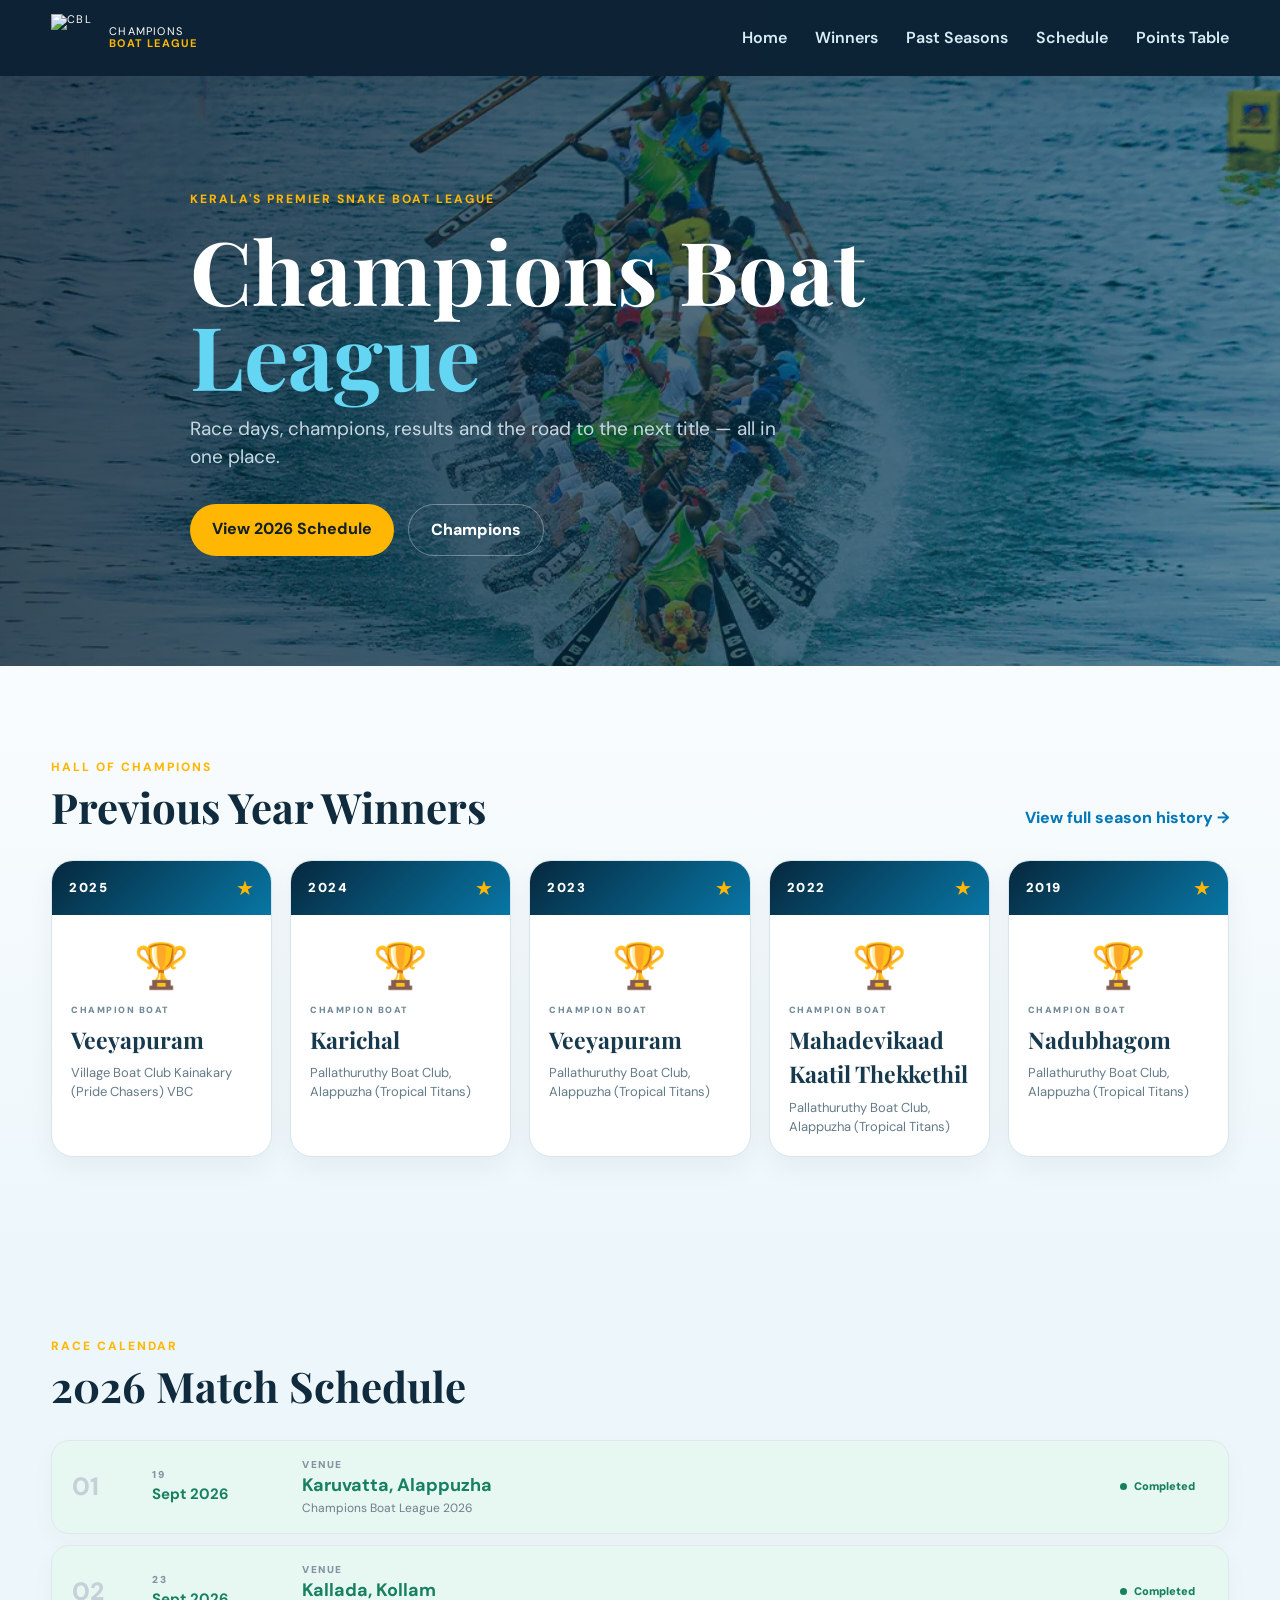
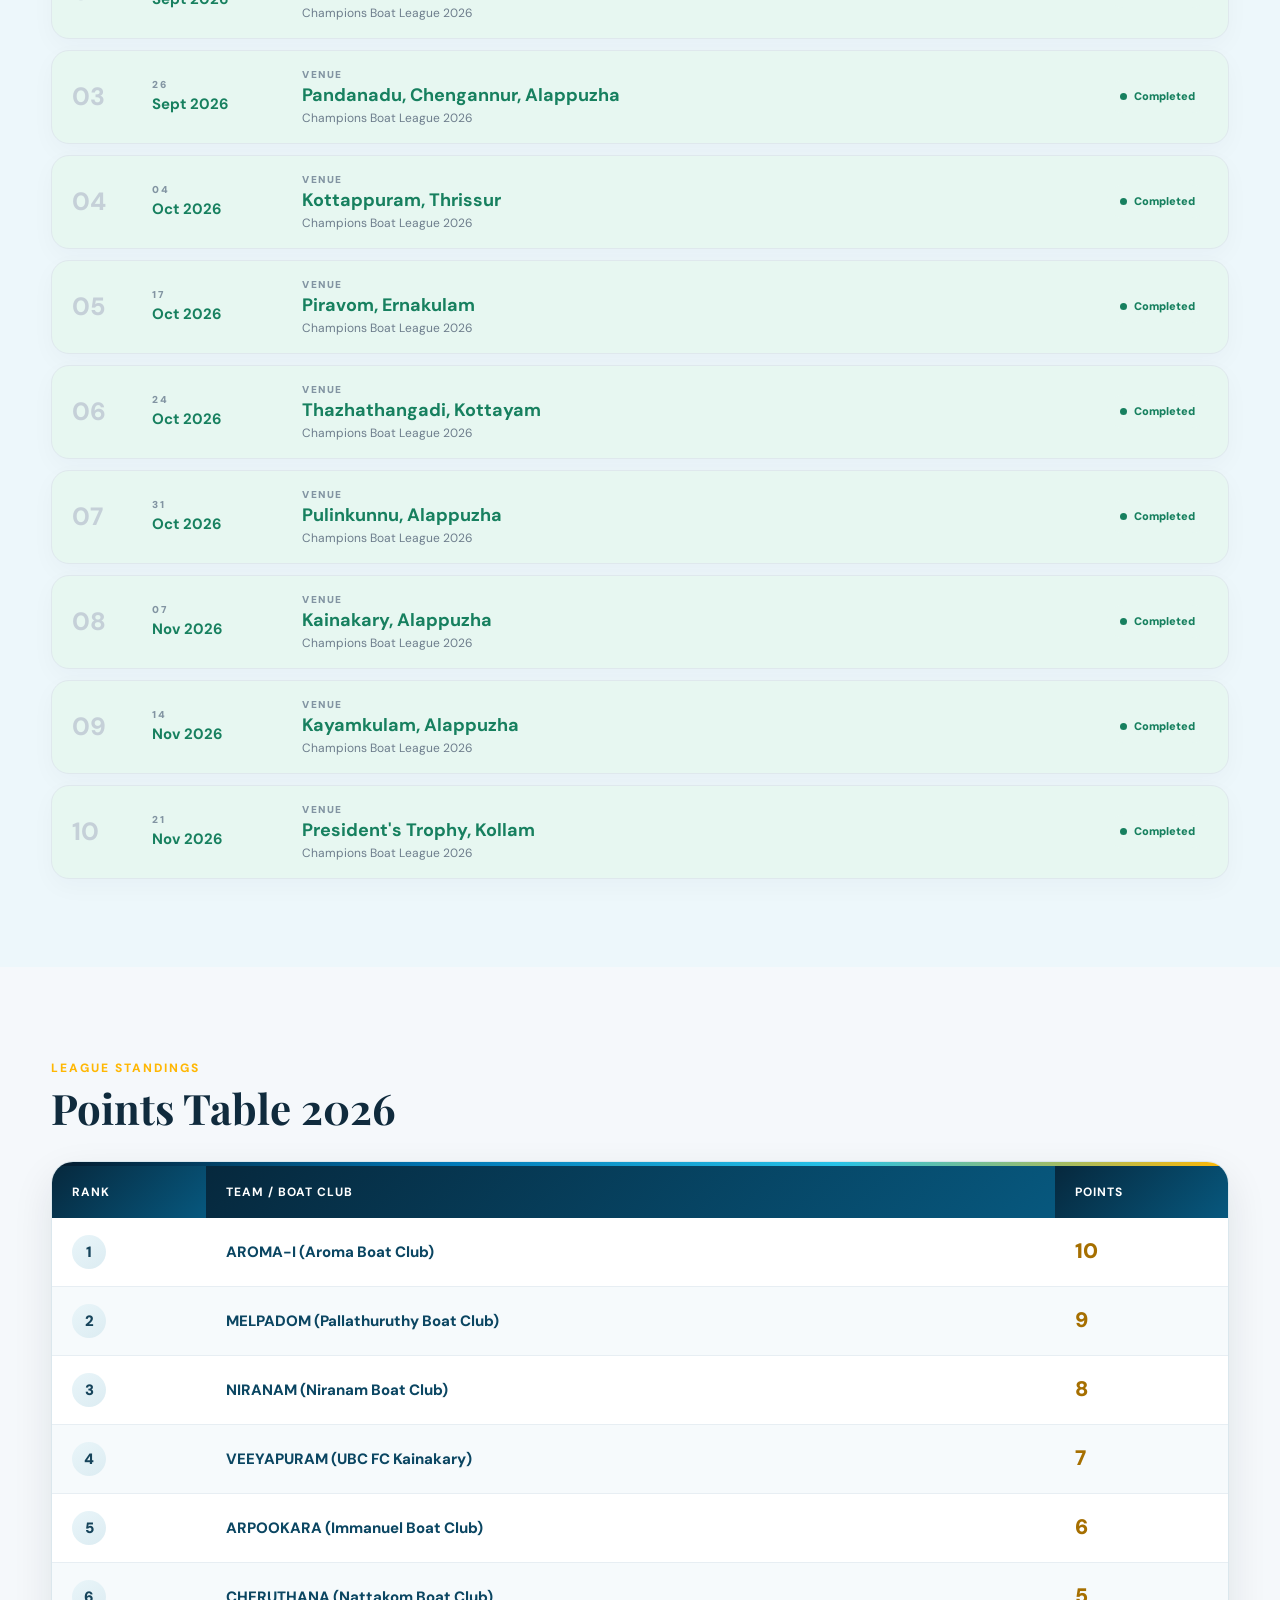
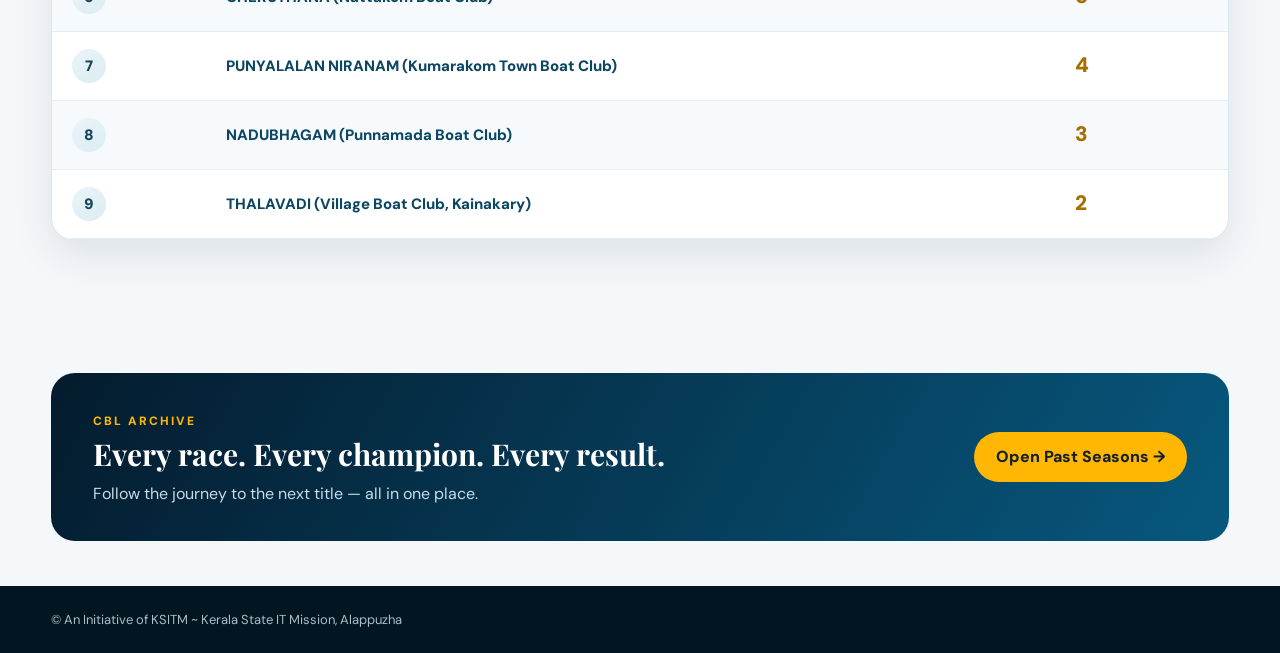
==== index.html @ 94a1f0b8 "ok" ====
<!DOCTYPE html>
<html lang="en">
<head>
<meta charset="UTF-8">
<meta name="viewport" content="width=device-width, initial-scale=1.0">
<meta name="description" content="Champions Boat League — winners, match schedule, results and points.">
<title>Champions Boat League (CBL) | KSITM ALAPPUZHA</title>
<link rel="preconnect" href="https://fonts.googleapis.com">
<link rel="preconnect" href="https://fonts.gstatic.com" crossorigin>
<link href="https://fonts.googleapis.com/css2?family=DM+Sans:wght@400;500;600;700;800&family=Playfair+Display:wght@600;700&display=swap" rel="stylesheet">
<link rel="stylesheet" href="style.css">
   <!-- Google tag (gtag.js) -->



<script async src="https://www.googletagmanager.com/gtag/js?id=G-FFRB1GJSM7"></script>


<script>


  window.dataLayer = window.dataLayer || [];


  function gtag(){dataLayer.push(arguments);}


  gtag('js', new Date());





  gtag('config', 'G-FFRB1GJSM7');


</script>
</head>
<body>
<div class="bg-waves"></div>

<header class="site-header">
<nav class="nav container">
<a class="brand" href="index.html">
<img src="https://www.keralatourism.org/assets/img/cbl/icons/icon-cbl.svg" alt="CBL">
<span>CHAMPIONS<br><b>BOAT LEAGUE</b></span>
</a>
<div class="nav-links">
<a href="index.html">Home</a>
<a href="index.html#winners">Winners</a>
<a href="history.html">Past Seasons</a>
<a href="index.html#schedule">Schedule</a>
<a href="index.html#points">Points Table</a>
</div>
<button class="menu-btn" aria-label="Open menu">☰</button>
</nav>
</header>

<div id="nextVenueTicker" class="next-venue-ticker" hidden aria-live="polite">
<div class="ticker-label"><span class="ticker-dot"></span><span id="tickerLabel">NEXT VENUE</span></div>
<div class="ticker-track"><div id="nextVenueTickerText" class="ticker-text"></div></div>
</div>

<main id="home">
<section class="hero">
<div class="container hero-inner">
<div class="hero-copy">
<span class="eyebrow">KERALA'S PREMIER SNAKE BOAT LEAGUE</span>
<h1>Champions Boat<br><span>League</span></h1>
<p>Race days, champions, results and the road to the next title — all in one place.</p>
<div class="hero-actions">
<a class="btn primary" href="#schedule">View 2026 Schedule</a>
<a class="btn ghost" href="#Champions">Champions</a>
</div>
</div>
</div>
</section>

<section id="winners" class="section winners-section">
<div class="container">
<div class="section-head">
<div><span class="eyebrow">HALL OF CHAMPIONS</span><h2>Previous Year Winners</h2></div>
<a class="section-link" href="history.html">View full season history →</a>
</div>
<div class="winner-grid" id="winnerGrid"></div>
</div>
</section>

<section id="schedule" class="section alt">
<div class="container">
<div class="section-head">
<div><span class="eyebrow">RACE CALENDAR</span><h2>2026 Match Schedule</h2></div>
<!-- <div class="schedule-note">Live status updates automatically</div> -->
</div>
<div class="schedule-list" id="scheduleList"></div>
</div>
</section>

<section id="points" class="section">
<div class="container">
<div class="section-head">
<div><span class="eyebrow">LEAGUE STANDINGS</span><h2>Points Table 2026</h2></div>
</div>
<div class="table-wrap">
<table>
<thead><tr><th>Rank</th><th>Team / Boat Club</th><th>Points</th></tr></thead>
<tbody id="pointsBody"></tbody>
</table>
</div>
</div>
</section>

<section class="section compact">
<div class="container">
<div class="cta">
<div><span class="eyebrow">CBL ARCHIVE</span><h2>Every race. Every champion. Every result.</h2><p> Follow the journey to the next title — all in one place.</p></div>
<a class="btn primary" href="history.html">Open Past Seasons →</a>
</div>
</div>
</section>
</main>

<footer><div class="container footer-inner"><span>© An Initiative of KSITM ~ Kerala State IT Mission, Alappuzha</span></div></footer>
<script src="script.js"></script>
</body>
</html>
---- style.css ----
* {
    box-sizing: border-box;
    margin: 0;
    padding: 0
}

:root {
    --navy: #041b2d;
    --navy2: #073c5a;
    --blue: #0077b6;
    --cyan: #27c2e8;
    --gold: #ffb703;
    --cream: #f5f8fb;
    --ink: #102b3d;
    --muted: #6d7d8c;
    --line: #dce7ed;
    --white: #fff
}

html {
    scroll-behavior: smooth
}

body {
    font-family: 'DM Sans', sans-serif;
    background: var(--cream);
    color: var(--ink);
    line-height: 1.5;
    -webkit-font-smoothing: antialiased
}

.container {
    width: min(1180px, 92%);
    margin: auto
}

.bg-waves {
    position: fixed;
    inset: 0;
    z-index: -2;
    background: radial-gradient(circle at 80% 10%, #d8f6ff 0, transparent 30%), linear-gradient(135deg, #f8fbfd, #eaf5f9 60%, #f8fbfd)
}

.bg-waves:after {
    content: "";
    position: absolute;
    left: -10%;
    right: -10%;
    bottom: -15%;
    height: 40%;
    background: linear-gradient(145deg, transparent 25%, rgba(0, 119, 182, .08) 26%, rgba(0, 119, 182, .03) 55%, transparent 56%);
    transform: rotate(-3deg)
}

.site-header {
    position: sticky;
    top: 0;
    z-index: 30;
    background: rgba(4, 27, 45, .96);
    backdrop-filter: blur(14px);
    box-shadow: 0 8px 30px #00182722
}

.nav {
    height: 76px;
    display: flex;
    align-items: center;
    justify-content: space-between
}

.brand {
    display: flex;
    align-items: center;
    gap: 10px;
    color: #fff;
    text-decoration: none;
    font-size: 11px;
    line-height: 1.05;
    letter-spacing: 1.2px
}

.brand img {
    width: 48px;
    height: 48px
}

.brand b {
    color: var(--gold)
}

.nav-links {
    display: flex;
    gap: 28px
}

.nav-links a {
    color: #d9edf7;
    text-decoration: none;
    font-weight: 600
}

.nav-links a:hover {
    color: var(--gold)
}

.menu-btn {
    display: none;
    background: none;
    border: 0;
    color: #fff;
    font-size: 25px
}

.next-venue-ticker {
    position: relative;
    width: 100%;
    min-height: 58px;
    background: linear-gradient(90deg, #031b2c, #073c5a 52%, #06273c);
    box-shadow: 0 8px 22px #031b2c2e;
    display: flex;
    align-items: center;
    overflow: hidden;
    z-index: 20
}

.next-venue-ticker[hidden] {
    display: none
}

.ticker-label {
    height: 58px;
    min-width: 174px;
    padding: 0 22px;
    display: flex;
    align-items: center;
    justify-content: center;
    gap: 10px;
    background: linear-gradient(135deg, #ffb703, #ffd166);
    color: #092335;
    font-size: 11px;
    font-weight: 900;
    letter-spacing: 1.5px;
    z-index: 2
}

.ticker-dot {
    width: 8px;
    height: 8px;
    border-radius: 50%;
    background: #0a3550;
    box-shadow: 0 0 0 5px #0a35501a
}

.ticker-track {
    flex: 1;
    min-width: 0;
    overflow: hidden;
    white-space: nowrap;
    height: 58px;
    display: flex;
    align-items: center
}

.ticker-text {
    display: inline-block;
    padding-left: 100%;
    color: #f7fcff;
    font-size: 15px;
    font-weight: 800;
    letter-spacing: .35px;
    line-height: 58px;
    animation: cblTicker 20s linear infinite
}

@keyframes cblTicker {
    from {
        transform: translateX(0)
    }

    to {
        transform: translateX(-100%)
    }
}

.hero {
    min-height: 590px;
    background: linear-gradient(100deg, #041b2dcc, #043e5b99), url('assets/piravom-boat-race.webp') center/cover;
    display: flex;
    align-items: center;
    color: #fff
}

.hero-inner {
    max-width: 900px
}

.hero-copy {
    max-width: 760px
}

.eyebrow {
    font-size: 12px;
    font-weight: 800;
    letter-spacing: 2px;
    color: var(--gold)
}

.hero h1,
.page-hero h1,
.season-hero h2 {
    font-family: 'Playfair Display', serif
}

.hero h1 {
    font-size: clamp(50px, 7vw, 88px);
    line-height: .96;
    margin: 18px 0
}

.hero h1 span,
.page-hero h1 span {
    color: #64d5f2
}

.hero p {
    font-size: 19px;
    color: #c7d8e2;
    max-width: 590px
}

.hero-actions {
    display: flex;
    gap: 14px;
    margin-top: 32px
}

.btn {
    display: inline-block;
    padding: 13px 22px;
    border-radius: 999px;
    text-decoration: none;
    font-weight: 800
}

.primary {
    background: var(--gold);
    color: #13202a
}

.ghost {
    border: 1px solid #ffffff55;
    color: #fff
}

.section {
    padding: 88px 0
}

.section.alt {
    background: #edf7fb
}

.section.compact {
    padding: 45px 0
}

.section-head {
    display: flex;
    align-items: end;
    justify-content: space-between;
    gap: 30px;
    margin-bottom: 30px
}

.section-head h2 {
    font-family: 'Playfair Display', serif;
    font-size: 42px;
    line-height: 1.1;
    margin-top: 6px
}

.section-link {
    color: var(--blue);
    font-weight: 800;
    text-decoration: none
}

.schedule-note {
    font-size: 13px;
    color: var(--muted);
    background: #fff;
    border: 1px solid var(--line);
    border-radius: 999px;
    padding: 8px 13px
}

.winners-section {
    background: linear-gradient(180deg, #f9fcfe, #edf7fb)
}

.winner-grid {
    display: grid;
    grid-template-columns: repeat(auto-fit, minmax(205px, 1fr));
    gap: 18px
}

.winner-card {
    background: #fff;
    border: 1px solid #d7e6ed;
    border-radius: 22px;
    overflow: hidden;
    box-shadow: 0 10px 28px #041b2d0d;
    transition: .2s ease
}

.winner-card:hover {
    transform: translateY(-5px);
    box-shadow: 0 18px 38px #041b2d18;
    border-color: #9fcddd
}

.winner-card-top {
    height: 54px;
    background: linear-gradient(135deg, #06283d, #0876a4);
    display: flex;
    justify-content: space-between;
    align-items: center;
    padding: 0 17px;
    color: #fff
}

.winner-year {
    font-size: 13px;
    font-weight: 900;
    letter-spacing: 1.5px
}

.winner-medal {
    color: var(--gold);
    font-size: 20px
}

.winner-icon {
    font-size: 44px;
    text-align: center;
    padding: 18px 0 5px
}

.winner-card-body {
    padding: 0 19px 20px
}

.winner-kicker {
    font-size: 9px;
    letter-spacing: 1.5px;
    color: #738b99;
    font-weight: 900
}

.winner-card h3 {
    font-family: 'Playfair Display', serif;
    font-size: 23px;
    color: #17394d;
    margin: 5px 0 7px
}

.winner-card p {
    font-size: 13px;
    color: #647b88;
    line-height: 1.45
}

.schedule-list {
    display: grid;
    gap: 11px
}

.match-card {
    display: grid;
    grid-template-columns: 60px 130px 1fr 125px;
    align-items: center;
    gap: 20px;
    background: #fff;
    border: 1px solid #dfe8ed;
    border-radius: 18px;
    padding: 16px 20px;
    box-shadow: 0 8px 25px #06283d08;
    transition: .18s
}

.match-card:hover {
    transform: translateY(-2px);
    box-shadow: 0 13px 30px #06283d12
}

.match-card.progress {
    border-color: #7bd7ec;
    box-shadow: 0 0 0 2px #27c2e81a, 0 12px 30px #06283d12
}

.match-number {
    font-size: 25px;
    font-weight: 800;
    color: #c5d0d8
}

.match-date span,
.match-venue span {
    display: block;
    color: #8294a2;
    font-size: 10px;
    font-weight: 900;
    letter-spacing: 1.3px
}

.match-date strong {
    font-size: 15px
}

.match-venue h3 {
    font-size: 18px
}

.match-venue p {
    font-size: 12px;
    color: var(--muted)
}

.status {
    justify-self: end;
    border-radius: 999px;
    padding: 8px 13px;
    font-size: 11px;
    font-weight: 900
}

.status i {
    display: inline-block;
    width: 7px;
    height: 7px;
    border-radius: 50%;
    margin-right: 7px;
    background: currentColor
}

.completed {
    background: #e7f7f1;
    color: #17805f
}

.progress {
    background: #e2f7fc;
    color: #007fa4
}

.upcoming {
    background: #fff0e9;
    color: #c45e33
}

.table-wrap {
    background: #fff;
    border: 1px solid #dbe7ed;
    border-radius: 22px;
    overflow: auto;
    box-shadow: 0 16px 40px #041b2d19
}

.table-wrap:before {
    content: "";
    display: block;
    height: 4px;
    background: linear-gradient(90deg, var(--navy), var(--blue), var(--cyan), var(--gold))
}

.table-wrap table {
    border-collapse: separate;
    border-spacing: 0;
    width: 100%;
    min-width: 760px
}

.table-wrap th {
    padding: 17px 20px;
    background: linear-gradient(135deg, #06283d, #07587e);
    color: #fff;
    text-transform: uppercase;
    letter-spacing: 1px;
    font-size: 12px;
    text-align: left
}

.table-wrap td {
    padding: 17px 20px;
    border-bottom: 1px solid #e7eef3;
    font-size: 15px;
    color: #203b4b
}

.table-wrap tbody tr:nth-child(even) td {
    background: #f6fafc
}

.table-wrap tbody tr:hover td {
    background: #e9f7fc
}

.rank {
    display: inline-flex;
    width: 34px;
    height: 34px;
    border-radius: 50%;
    align-items: center;
    justify-content: center;
    background: linear-gradient(145deg, #e9f5f9, #dcecf2);
    font-weight: 900;
    color: #16445b
}

.pts {
    font-size: 21px !important;
    color: #a66f00 !important;
    font-weight: 900
}

.table-wrap td strong {
    color: #0b4662;
    font-weight: 800
}

.cta {
    background: linear-gradient(120deg, var(--navy), #07587e);
    color: #fff;
    border-radius: 24px;
    padding: 35px 42px;
    display: flex;
    justify-content: space-between;
    align-items: center;
    gap: 25px
}

.cta h2 {
    font-family: 'Playfair Display', serif;
    font-size: 30px
}

.cta p {
    color: #c9dce6;
    margin-top: 5px
}

footer {
    background: #021622;
    color: #a9bdc8;
    padding: 24px 0
}

.footer-inner {
    display: flex;
    justify-content: space-between;
    font-size: 13px
}

.footer-inner a {
    color: #cfe7f0;
    text-decoration: none;
    font-weight: 700
}

.page-hero {
    padding: 105px 0 85px;
    background: linear-gradient(120deg, #041b2d, #07587e);
    color: #fff
}

.page-hero h1 {
    font-size: clamp(44px, 6vw, 72px);
    line-height: 1;
    margin: 14px 0
}

.page-hero p {
    color: #c9dce6;
    max-width: 650px;
    font-size: 18px
}

.history-section {
    background: linear-gradient(180deg, #f7fbfd, #edf7fb);
    min-height: 600px
}

.history-tabs {
    display: flex;
    gap: 9px;
    flex-wrap: wrap;
    margin-bottom: 24px
}

.history-tabs button {
    border: 1px solid var(--line);
    background: #fff;
    padding: 11px 21px;
    border-radius: 999px;
    font-weight: 900;
    cursor: pointer;
    color: var(--ink);
    font-size: 14px;
    transition: .2s
}

.history-tabs button:hover {
    border-color: #9fcddd;
    transform: translateY(-1px)
}

.history-tabs button.active {
    background: linear-gradient(135deg, #06283d, #0876a4);
    color: #fff;
    border-color: #0876a4;
    box-shadow: 0 8px 20px #005b8533
}

.season-hero {
    display: flex;
    justify-content: space-between;
    align-items: center;
    gap: 20px;
    background: linear-gradient(135deg, #041b2d, #07587e);
    color: #fff;
    border-radius: 22px;
    padding: 27px 30px;
    margin-bottom: 18px;
    box-shadow: 0 14px 32px #041b2d1f
}

.season-hero h2 {
    font-size: 34px;
    margin: 5px 0
}

.season-hero p {
    color: #c7d8e2
}

.season-stat {
    display: flex;
    align-items: center;
    gap: 12px;
    text-align: right
}

.season-stat strong {
    font-size: 38px;
    color: var(--gold)
}

.season-stat span {
    font-size: 11px;
    letter-spacing: 1px;
    text-transform: uppercase;
    color: #c7d8e2
}

.history-table-wrap {
    background: #fff;
    border: 1px solid #dbe7ed;
    border-radius: 20px;
    overflow: hidden;
    box-shadow: 0 15px 35px #041b2d12
}

.history-table-head,
.history-row {
    display: grid;
    grid-template-columns: 55px 130px 1.2fr 1fr 1.15fr;
    gap: 16px;
    align-items: center
}

.history-table-head {
    padding: 15px 20px;
    background: linear-gradient(135deg, #06283d, #07587e);
    color: #fff;
    font-size: 10px;
    font-weight: 900;
    letter-spacing: 1px;
    text-transform: uppercase
}

.history-row {
    padding: 16px 20px;
    border-bottom: 1px solid #e7eef3;
    font-size: 14px;
    color: #526875
}

.history-row:nth-child(even) {
    background: #f7fafc
}

.history-row:hover {
    background: #e9f7fc
}

.history-row:last-child {
    border-bottom: 0
}

.history-index {
    font-family: 'Playfair Display', serif;
    font-size: 22px;
    color: #9db1bc
}

.history-row strong {
    color: #17394d
}

.history-row.special {
    background: #fffaf0;
    border-left: 4px solid var(--gold)
}

.history-row.special strong {
    color: #7b5a00
}

@media(max-width:850px) {
    .nav-links {
        display: none;
        position: absolute;
        top: 76px;
        left: 0;
        right: 0;
        background: #041b2d;
        padding: 20px;
        flex-direction: column;
        gap: 15px
    }

    .nav-links.open {
        display: flex
    }

    .menu-btn {
        display: block
    }

    .section-head {
        align-items: start;
        flex-direction: column
    }

    .match-card {
        grid-template-columns: 45px 1fr
    }

    .match-date {
        order: 2
    }

    .match-venue {
        grid-column: 2;
        order: 3
    }

    .status {
        grid-column: 2;
        justify-self: start;
        order: 4
    }

    .history-table-head {
        display: none
    }

    .history-row {
        grid-template-columns: 45px 1fr;
        gap: 7px 15px;
        padding: 17px
    }

    .history-row span:nth-child(2),
    .history-row strong:nth-child(3),
    .history-row strong:nth-child(4),
    .history-row span:nth-child(5) {
        grid-column: 2
    }

    .season-hero {
        align-items: flex-start
    }
}

@media(max-width:650px) {
    .ticker-label {
        height: 54px;
        min-width: 132px;
        padding: 0 12px;
        font-size: 9px
    }

    .ticker-track {
        height: 54px
    }

    .ticker-text {
        font-size: 13px;
        line-height: 54px;
        animation-duration: 17s
    }

    .section {
        padding: 65px 0
    }

    .section-head h2 {
        font-size: 32px
    }

    .hero {
        min-height: 650px
    }

    .hero h1 {
        font-size: 48px
    }

    .winner-grid {
        grid-template-columns: 1fr
    }

    .cta {
        padding: 28px;
        flex-direction: column;
        align-items: flex-start
    }

    .footer-inner {
        flex-direction: column;
        gap: 6px
    }

    .page-hero {
        padding: 75px 0 60px
    }

    .page-hero h1 {
        font-size: 44px
    }

    .season-hero {
        padding: 22px;
        flex-direction: column
    }

    .season-stat {
        text-align: left
    }

    .table-wrap {
        border-radius: 18px
    }

    .table-wrap th,
    .table-wrap td {
        padding: 14px 15px
    }
}
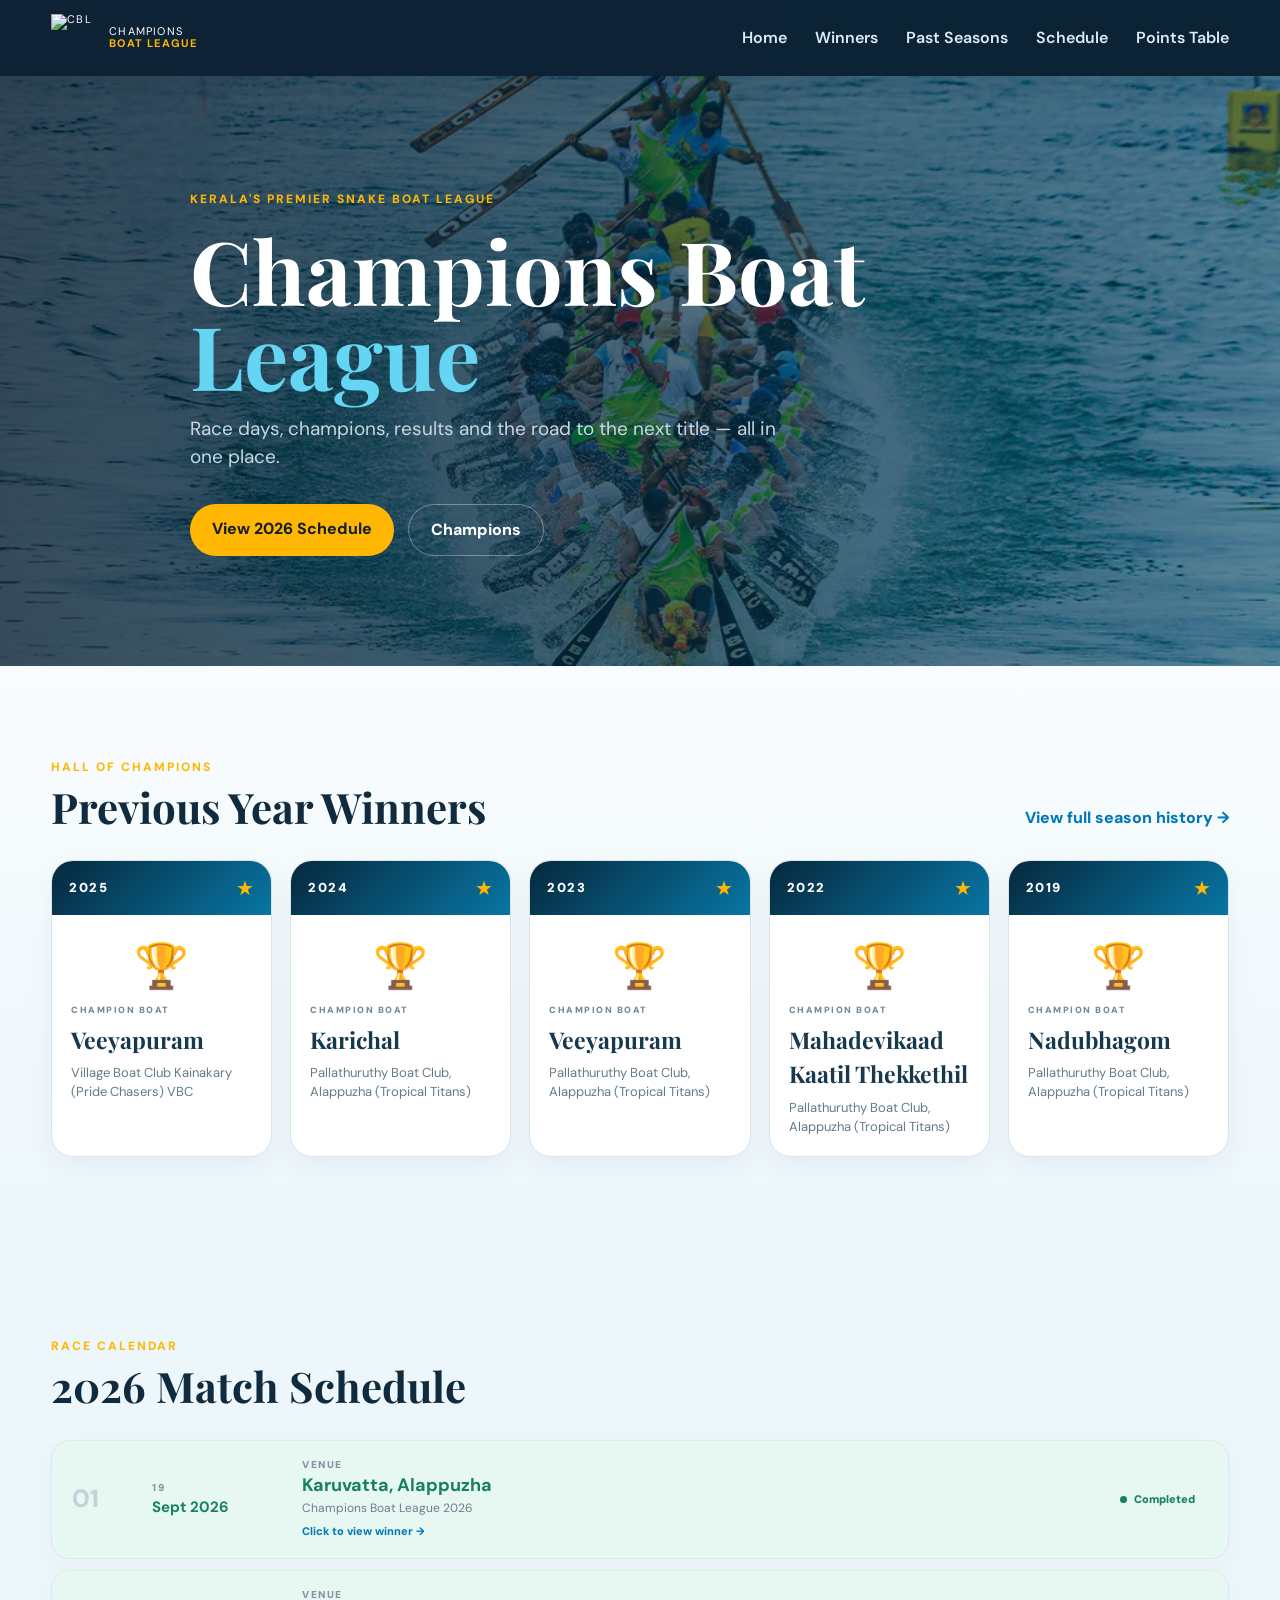
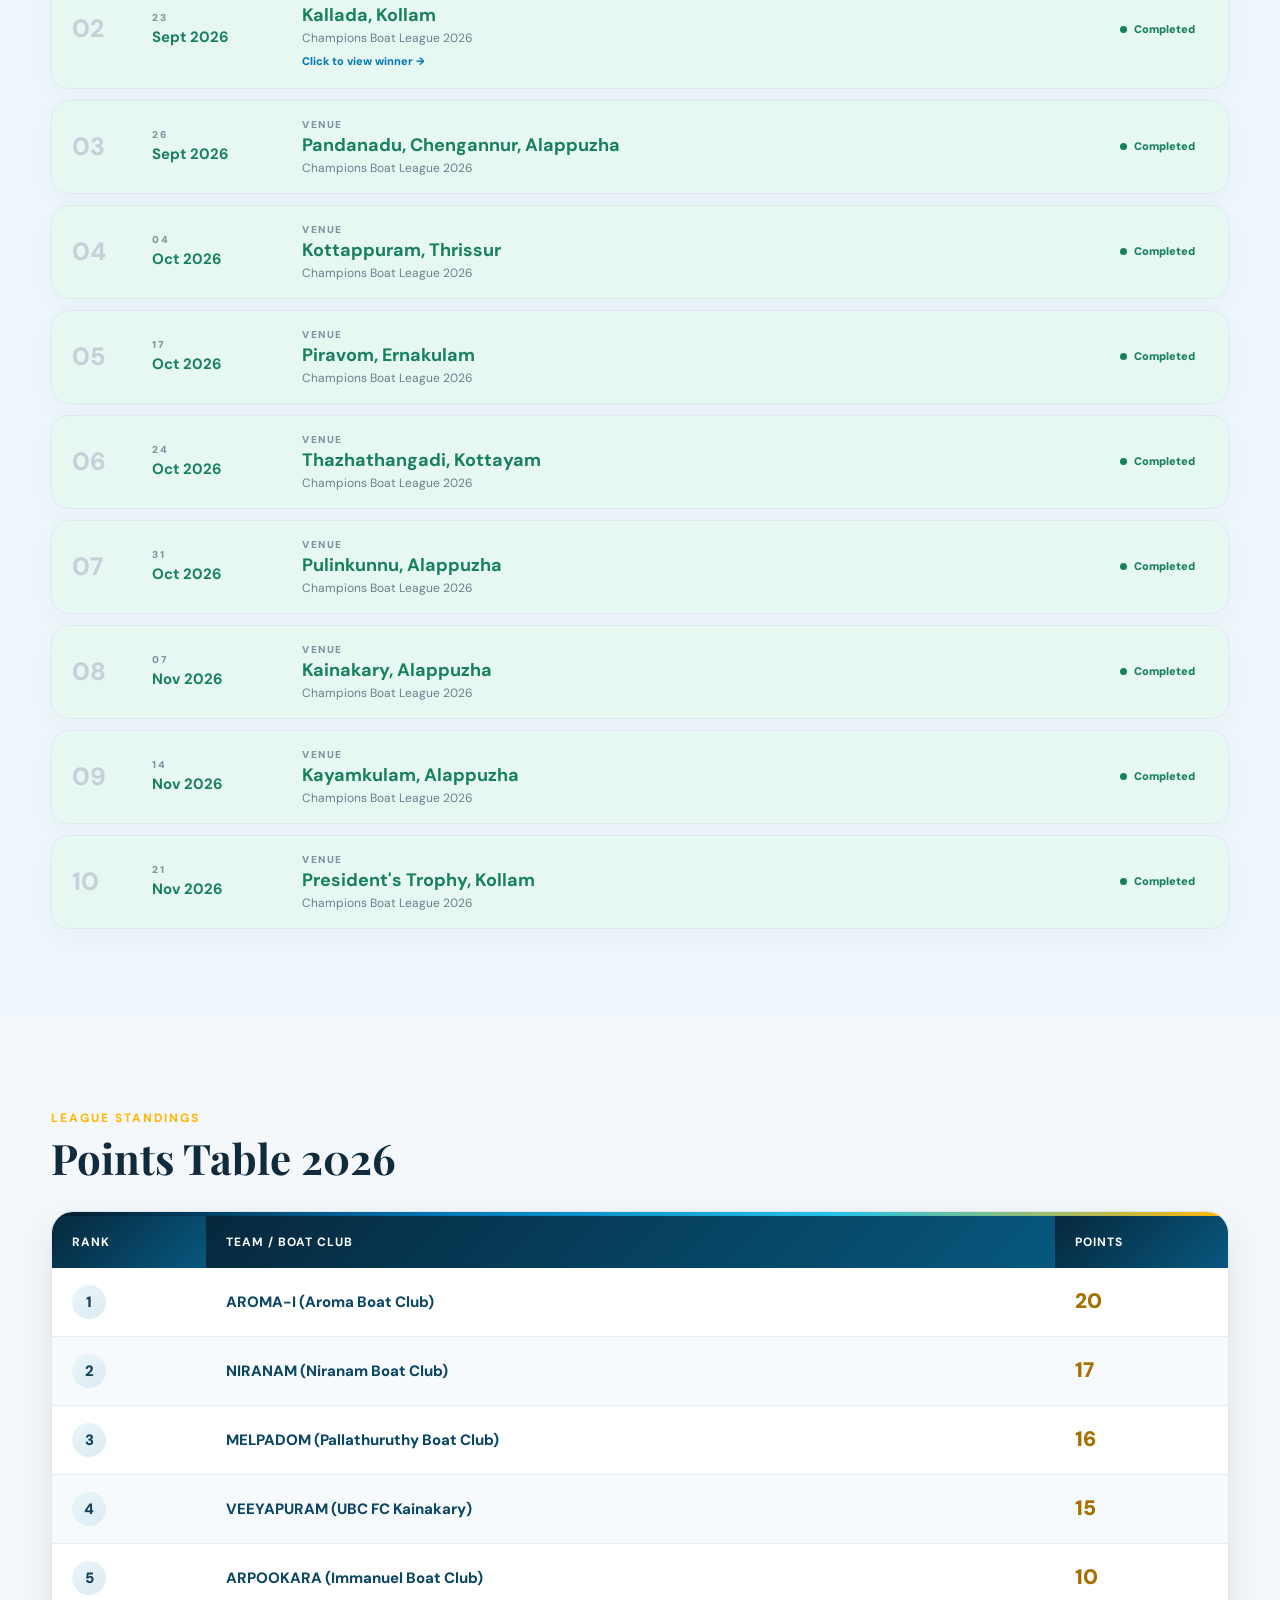
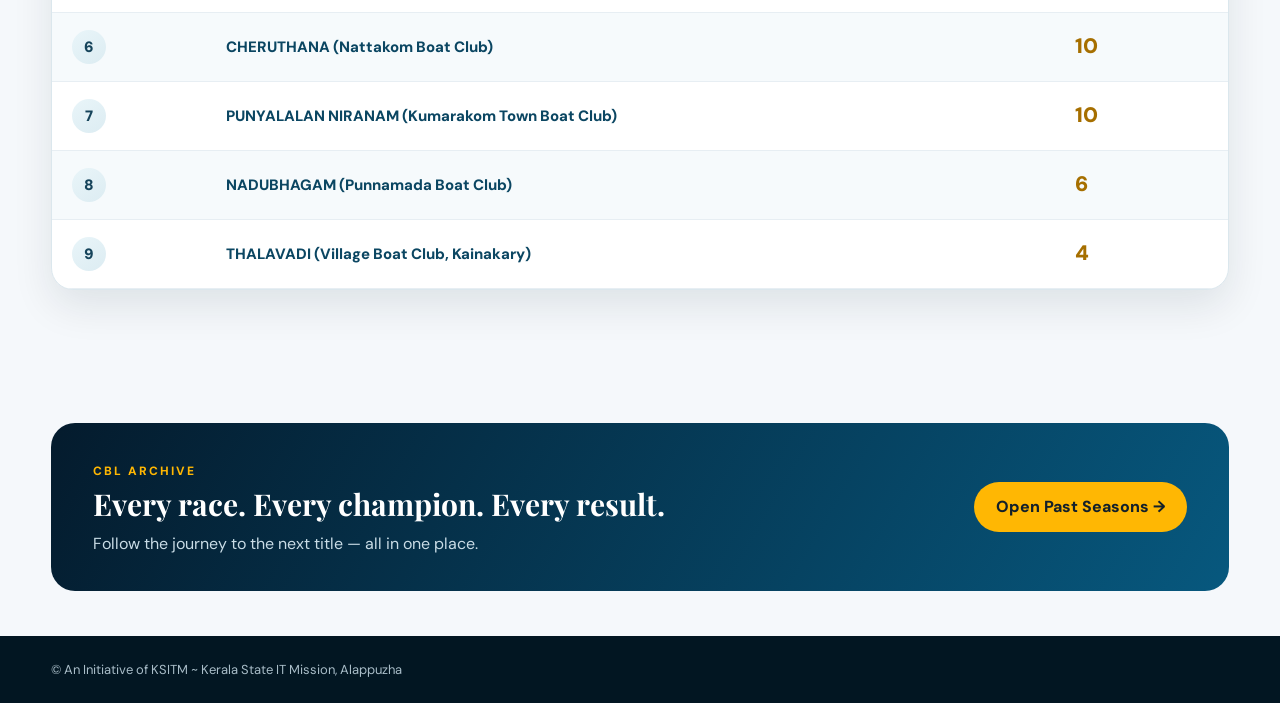
==== commit 4e933f9e: "Update index.html" ====
--- a/index.html
+++ b/index.html
@@ -1,6 +1,76 @@
 <!DOCTYPE html>
 <html lang="en">
 <head>
+<!-- ...................... -->
+  <!-- Primary SEO -->
+<title>Champions Boat League Kerala 2026 | CBL Schedule, Results & Winners</title>
+
+<meta name="description"
+content="Champions Boat League Kerala 2026 — view CBL race schedule, latest results, winners, points table, previous champions and Kerala snake boat race history.">
+
+<meta name="keywords"
+content="Champions Boat League,
+Champions Boat League Kerala,
+CBL Kerala,
+CBL 2026,
+Champions Boat League 2026,
+Kerala boat race,
+Kerala snake boat race,
+snake boat race Kerala,
+Vallam Kali,
+Kerala Vallam Kali,
+CBL boat race,
+CBL schedule 2026,
+CBL results 2026,
+CBL points table,
+CBL winners,
+Champions Boat League winners,
+Champions Boat League results,
+Champions Boat League schedule,
+Kerala boat race 2026,
+snake boat race 2026,
+Alappuzha boat race,
+Alappuzha snake boat race,
+Kollam boat race,
+Kottayam boat race,
+Thrissur boat race,
+Ernakulam boat race,
+Nehru Trophy Boat Race,
+President's Trophy Boat Race">
+
+<meta name="author"
+content="KSITM Alappuzha">
+
+<meta name="robots"
+content="index, follow, max-image-preview:large">
+
+<link rel="canonical"
+href="https://YOUR-GITHUB-USERNAME.github.io/YOUR-REPOSITORY/">
+
+<!-- Open Graph / Facebook / WhatsApp -->
+<meta property="og:type" content="website">
+
+<meta property="og:title"
+content="Champions Boat League Kerala 2026 | CBL Schedule & Results">
+
+<meta property="og:description"
+content="CBL Kerala 2026 schedule, race results, winners, points table and previous Champions Boat League seasons.">
+
+<meta property="og:url"
+content="https://YOUR-GITHUB-USERNAME.github.io/YOUR-REPOSITORY/">
+
+<meta property="og:site_name"
+content="Champions Boat League">
+
+<!-- Twitter / X -->
+<meta name="twitter:card" content="summary_large_image">
+
+<meta name="twitter:title"
+content="Champions Boat League Kerala 2026">
+
+<meta name="twitter:description"
+content="CBL 2026 race schedule, results, winners and points table.">
+  <!--  -->
 <meta charset="UTF-8">
 <meta name="viewport" content="width=device-width, initial-scale=1.0">
 <meta name="description" content="Champions Boat League — winners, match schedule, results and points.">
@@ -9,31 +79,12 @@
 <link rel="preconnect" href="https://fonts.gstatic.com" crossorigin>
 <link href="https://fonts.googleapis.com/css2?family=DM+Sans:wght@400;500;600;700;800&family=Playfair+Display:wght@600;700&display=swap" rel="stylesheet">
 <link rel="stylesheet" href="style.css">
-   <!-- Google tag (gtag.js) -->
-
-
-
 <script async src="https://www.googletagmanager.com/gtag/js?id=G-FFRB1GJSM7"></script>
-
-
 <script>
-
-
-  window.dataLayer = window.dataLayer || [];
-
-
-  function gtag(){dataLayer.push(arguments);}
-
-
-  gtag('js', new Date());
-
-
-
-
-
-  gtag('config', 'G-FFRB1GJSM7');
-
-
+window.dataLayer = window.dataLayer || [];
+function gtag(){dataLayer.push(arguments);}
+gtag('js', new Date());
+gtag('config', 'G-FFRB1GJSM7');
 </script>
 </head>
 <body>
@@ -47,10 +98,10 @@
 </a>
 <div class="nav-links">
 <a href="index.html">Home</a>
-<a href="index.html#winners">Winners</a>
+<a href="#winners">Winners</a>
 <a href="history.html">Past Seasons</a>
-<a href="index.html#schedule">Schedule</a>
-<a href="index.html#points">Points Table</a>
+<a href="#schedule">Schedule</a>
+<a href="#points">Points Table</a>
 </div>
 <button class="menu-btn" aria-label="Open menu">☰</button>
 </nav>
@@ -70,7 +121,7 @@
 <p>Race days, champions, results and the road to the next title — all in one place.</p>
 <div class="hero-actions">
 <a class="btn primary" href="#schedule">View 2026 Schedule</a>
-<a class="btn ghost" href="#Champions">Champions</a>
+<a class="btn ghost" href="#winners">Champions</a>
 </div>
 </div>
 </div>
@@ -90,7 +141,6 @@
 <div class="container">
 <div class="section-head">
 <div><span class="eyebrow">RACE CALENDAR</span><h2>2026 Match Schedule</h2></div>
-<!-- <div class="schedule-note">Live status updates automatically</div> -->
 </div>
 <div class="schedule-list" id="scheduleList"></div>
 </div>
@@ -113,7 +163,7 @@
 <section class="section compact">
 <div class="container">
 <div class="cta">
-<div><span class="eyebrow">CBL ARCHIVE</span><h2>Every race. Every champion. Every result.</h2><p> Follow the journey to the next title — all in one place.</p></div>
+<div><span class="eyebrow">CBL ARCHIVE</span><h2>Every race. Every champion. Every result.</h2><p>Follow the journey to the next title — all in one place.</p></div>
 <a class="btn primary" href="history.html">Open Past Seasons →</a>
 </div>
 </div>
--- a/style.css
+++ b/style.css
@@ -1,870 +1,86 @@
-* {
-    box-sizing: border-box;
-    margin: 0;
-    padding: 0
+*{box-sizing:border-box;margin:0;padding:0}
+:root{--navy:#041b2d;--navy2:#073c5a;--blue:#0077b6;--cyan:#27c2e8;--gold:#ffb703;--cream:#f5f8fb;--ink:#102b3d;--muted:#6d7d8c;--line:#dce7ed;--white:#fff}
+html{scroll-behavior:smooth}
+body{font-family:'DM Sans',sans-serif;background:var(--cream);color:var(--ink);line-height:1.5;-webkit-font-smoothing:antialiased}
+.container{width:min(1180px,92%);margin:auto}
+.bg-waves{position:fixed;inset:0;z-index:-2;background:radial-gradient(circle at 80% 10%,#d8f6ff 0,transparent 30%),linear-gradient(135deg,#f8fbfd,#eaf5f9 60%,#f8fbfd)}
+.bg-waves:after{content:"";position:absolute;left:-10%;right:-10%;bottom:-15%;height:40%;background:linear-gradient(145deg,transparent 25%,rgba(0,119,182,.08) 26%,rgba(0,119,182,.03) 55%,transparent 56%);transform:rotate(-3deg)}
+.site-header{position:sticky;top:0;z-index:30;background:rgba(4,27,45,.96);backdrop-filter:blur(14px);box-shadow:0 8px 30px #00182722}
+.nav{height:76px;display:flex;align-items:center;justify-content:space-between}
+.brand{display:flex;align-items:center;gap:10px;color:#fff;text-decoration:none;font-size:11px;line-height:1.05;letter-spacing:1.2px}
+.brand img{width:48px;height:48px}.brand b{color:var(--gold)}
+.nav-links{display:flex;gap:28px}.nav-links a{color:#d9edf7;text-decoration:none;font-weight:600}.nav-links a:hover{color:var(--gold)}
+.menu-btn{display:none;background:none;border:0;color:#fff;font-size:25px}
+.next-venue-ticker{position:relative;width:100%;min-height:58px;background:linear-gradient(90deg,#031b2c,#073c5a 52%,#06273c);box-shadow:0 8px 22px #031b2c2e;display:flex;align-items:center;overflow:hidden;z-index:20}
+.next-venue-ticker[hidden]{display:none}
+.ticker-label{height:58px;min-width:174px;padding:0 22px;display:flex;align-items:center;justify-content:center;gap:10px;background:linear-gradient(135deg,#ffb703,#ffd166);color:#092335;font-size:11px;font-weight:900;letter-spacing:1.5px;z-index:2}
+.ticker-dot{width:8px;height:8px;border-radius:50%;background:#0a3550;box-shadow:0 0 0 5px #0a35501a}
+.ticker-track{flex:1;min-width:0;overflow:hidden;white-space:nowrap;height:58px;display:flex;align-items:center}
+.ticker-text{display:inline-block;padding-left:100%;color:#f7fcff;font-size:15px;font-weight:800;letter-spacing:.35px;line-height:58px;animation:cblTicker 20s linear infinite}
+@keyframes cblTicker{from{transform:translateX(0)}to{transform:translateX(-100%)}}
+.hero{min-height:590px;background:linear-gradient(100deg,#041b2dcc,#043e5b99),url('assets/piravom-boat-race.webp') center/cover;display:flex;align-items:center;color:#fff}
+.hero-inner{max-width:900px}.hero-copy{max-width:760px}.eyebrow{font-size:12px;font-weight:800;letter-spacing:2px;color:var(--gold)}
+.hero h1,.page-hero h1,.season-hero h2{font-family:'Playfair Display',serif}.hero h1{font-size:clamp(50px,7vw,88px);line-height:.96;margin:18px 0}.hero h1 span,.page-hero h1 span{color:#64d5f2}
+.hero p{font-size:19px;color:#c7d8e2;max-width:590px}.hero-actions{display:flex;gap:14px;margin-top:32px}
+.btn{display:inline-block;padding:13px 22px;border-radius:999px;text-decoration:none;font-weight:800}.primary{background:var(--gold);color:#13202a}.ghost{border:1px solid #ffffff55;color:#fff}
+.section{padding:88px 0}.section.alt{background:#edf7fb}.section.compact{padding:45px 0}
+.section-head{display:flex;align-items:end;justify-content:space-between;gap:30px;margin-bottom:30px}.section-head h2{font-family:'Playfair Display',serif;font-size:42px;line-height:1.1;margin-top:6px}.section-link{color:var(--blue);font-weight:800;text-decoration:none}
+.winners-section{background:linear-gradient(180deg,#f9fcfe,#edf7fb)}.winner-grid{display:grid;grid-template-columns:repeat(auto-fit,minmax(205px,1fr));gap:18px}
+.winner-card{background:#fff;border:1px solid #d7e6ed;border-radius:22px;overflow:hidden;box-shadow:0 10px 28px #041b2d0d;transition:.2s ease}.winner-card:hover{transform:translateY(-5px);box-shadow:0 18px 38px #041b2d18;border-color:#9fcddd}
+.winner-card-top{height:54px;background:linear-gradient(135deg,#06283d,#0876a4);display:flex;justify-content:space-between;align-items:center;padding:0 17px;color:#fff}.winner-year{font-size:13px;font-weight:900;letter-spacing:1.5px}.winner-medal{color:var(--gold);font-size:20px}
+.winner-icon{font-size:44px;text-align:center;padding:18px 0 5px}.winner-card-body{padding:0 19px 20px}.winner-kicker{font-size:9px;letter-spacing:1.5px;color:#738b99;font-weight:900}
+.winner-card h3{font-family:'Playfair Display',serif;font-size:23px;color:#17394d;margin:5px 0 7px}.winner-card p{font-size:13px;color:#647b88;line-height:1.45}
+.schedule-list{display:grid;gap:11px}
+.match-card{display:grid;grid-template-columns:60px 130px 1fr 125px;align-items:center;gap:20px;background:#fff;border:1px solid #dfe8ed;border-radius:18px;padding:16px 20px;box-shadow:0 8px 25px #06283d08;transition:.18s}
+.match-card:hover{transform:translateY(-2px);box-shadow:0 13px 30px #06283d12}.match-card.progress{border-color:#7bd7ec;box-shadow:0 0 0 2px #27c2e81a,0 12px 30px #06283d12}
+.match-number{font-size:25px;font-weight:800;color:#c5d0d8}.match-date span,.match-venue span{display:block;color:#8294a2;font-size:10px;font-weight:900;letter-spacing:1.3px}
+.match-date strong{font-size:15px}.match-venue h3{font-size:18px}.match-venue p{font-size:12px;color:var(--muted)}
+.status{justify-self:end;border-radius:999px;padding:8px 13px;font-size:11px;font-weight:900}.status i{display:inline-block;width:7px;height:7px;border-radius:50%;margin-right:7px;background:currentColor}
+.completed{background:#e7f7f1;color:#17805f}.progress{background:#e2f7fc;color:#007fa4}.upcoming{background:#fff0e9;color:#c45e33}
+.table-wrap{background:#fff;border:1px solid #dbe7ed;border-radius:22px;overflow:auto;box-shadow:0 16px 40px #041b2d19}.table-wrap:before{content:"";display:block;height:4px;background:linear-gradient(90deg,var(--navy),var(--blue),var(--cyan),var(--gold))}
+.table-wrap table{border-collapse:separate;border-spacing:0;width:100%;min-width:760px}.table-wrap th{padding:17px 20px;background:linear-gradient(135deg,#06283d,#07587e);color:#fff;text-transform:uppercase;letter-spacing:1px;font-size:12px;text-align:left}
+.table-wrap td{padding:17px 20px;border-bottom:1px solid #e7eef3;font-size:15px;color:#203b4b}.table-wrap tbody tr:nth-child(even) td{background:#f6fafc}.table-wrap tbody tr:hover td{background:#e9f7fc}
+.rank{display:inline-flex;width:34px;height:34px;border-radius:50%;align-items:center;justify-content:center;background:linear-gradient(145deg,#e9f5f9,#dcecf2);font-weight:900;color:#16445b}
+.pts{font-size:21px!important;color:#a66f00!important;font-weight:900}.table-wrap td strong{color:#0b4662;font-weight:800}
+.cta{background:linear-gradient(120deg,var(--navy),#07587e);color:#fff;border-radius:24px;padding:35px 42px;display:flex;justify-content:space-between;align-items:center;gap:25px}.cta h2{font-family:'Playfair Display',serif;font-size:30px}.cta p{color:#c9dce6;margin-top:5px}
+footer{background:#021622;color:#a9bdc8;padding:24px 0}.footer-inner{display:flex;justify-content:space-between;font-size:13px}.footer-inner a{color:#cfe7f0;text-decoration:none;font-weight:700}
+.page-hero{padding:105px 0 85px;background:linear-gradient(120deg,#041b2d,#07587e);color:#fff}.page-hero h1{font-size:clamp(44px,6vw,72px);line-height:1;margin:14px 0}.page-hero p{color:#c9dce6;max-width:650px;font-size:18px}
+.history-section{background:linear-gradient(180deg,#f7fbfd,#edf7fb);min-height:600px}.history-tabs{display:flex;gap:9px;flex-wrap:wrap;margin-bottom:24px}
+.history-tabs button{border:1px solid var(--line);background:#fff;padding:11px 21px;border-radius:999px;font-weight:900;cursor:pointer;color:var(--ink);font-size:14px;transition:.2s}.history-tabs button:hover{border-color:#9fcddd;transform:translateY(-1px)}
+.history-tabs button.active{background:linear-gradient(135deg,#06283d,#0876a4);color:#fff;border-color:#0876a4;box-shadow:0 8px 20px #005b8533}
+.season-hero{display:flex;justify-content:space-between;align-items:center;gap:20px;background:linear-gradient(135deg,#041b2d,#07587e);color:#fff;border-radius:22px;padding:27px 30px;margin-bottom:18px;box-shadow:0 14px 32px #041b2d1f}
+.season-hero h2{font-size:34px;margin:5px 0}.season-hero p{color:#c7d8e2}.season-stat{display:flex;align-items:center;gap:12px;text-align:right}.season-stat strong{font-size:38px;color:var(--gold)}.season-stat span{font-size:11px;letter-spacing:1px;text-transform:uppercase;color:#c7d8e2}
+.history-table-wrap{background:#fff;border:1px solid #dbe7ed;border-radius:20px;overflow:hidden;box-shadow:0 15px 35px #041b2d12}
+.history-table-head,.history-row{display:grid;grid-template-columns:55px 130px 1.2fr 1fr 1.15fr;gap:16px;align-items:center}.history-table-head{padding:15px 20px;background:linear-gradient(135deg,#06283d,#07587e);color:#fff;font-size:10px;font-weight:900;letter-spacing:1px;text-transform:uppercase}
+.history-row{padding:16px 20px;border-bottom:1px solid #e7eef3;font-size:14px;color:#526875}.history-row:nth-child(even){background:#f7fafc}.history-row:hover{background:#e9f7fc}.history-row:last-child{border-bottom:0}
+.history-index{font-family:'Playfair Display',serif;font-size:22px;color:#9db1bc}.history-row strong{color:#17394d}.history-row.special{background:#fffaf0;border-left:4px solid var(--gold)}.history-row.special strong{color:#7b5a00}
+
+/* New: clickable match results */
+.match-card.has-result{cursor:pointer}.match-card.has-result:hover{border-color:var(--blue);transform:translateY(-3px);box-shadow:0 15px 35px #0077b625}
+.click-hint{display:inline-block;margin-top:6px;color:var(--blue);font-size:11px;font-weight:800}
+
+/* New: winner/result popup */
+#matchResultPopup{position:fixed;inset:0;z-index:1000;display:none;align-items:center;justify-content:center;padding:20px}
+#matchResultPopup.show{display:flex}.result-overlay{position:absolute;inset:0;background:rgba(2,22,34,.78);backdrop-filter:blur(7px)}
+.result-modal{position:relative;width:min(520px,100%);background:#fff;border-radius:26px;padding:38px;text-align:center;box-shadow:0 30px 80px rgba(0,0,0,.35);animation:resultPopup .25s ease}
+@keyframes resultPopup{from{opacity:0;transform:translateY(20px) scale(.96)}to{opacity:1;transform:translateY(0) scale(1)}}
+.result-close{position:absolute;top:14px;right:16px;width:38px;height:38px;border:0;border-radius:50%;background:#eef5f8;color:#17394d;font-size:25px;cursor:pointer}.result-close:hover{background:#dcecf2}
+.result-modal h2{font-family:'Playfair Display',serif;color:var(--navy);font-size:30px;margin:10px 0 4px}.result-date{color:var(--muted);font-size:14px;font-weight:600}
+.winner-result{margin-top:25px;padding:25px 20px;border-radius:20px;background:linear-gradient(145deg,#f8fcfe,#edf7fb);border:1px solid #d8e9ef}
+.result-trophy{font-size:55px;margin-bottom:8px}.result-label{color:#8a9aa5;font-size:10px;font-weight:900;letter-spacing:2px}
+.winner-result h3{font-family:'Playfair Display',serif;font-size:32px;color:#07587e;margin:5px 0}.winner-result p{color:#647b88;font-size:14px}
+body.modal-open{overflow:hidden}
+
+@media(max-width:850px){
+.nav-links{display:none;position:absolute;top:76px;left:0;right:0;background:#041b2d;padding:20px;flex-direction:column;gap:15px}.nav-links.open{display:flex}.menu-btn{display:block}
+.section-head{align-items:start;flex-direction:column}.match-card{grid-template-columns:45px 1fr}.match-date{order:2}.match-venue{grid-column:2;order:3}.status{grid-column:2;justify-self:start;order:4}
+.history-table-head{display:none}.history-row{grid-template-columns:45px 1fr;gap:7px 15px;padding:17px}.history-row span:nth-child(2),.history-row strong:nth-child(3),.history-row strong:nth-child(4),.history-row span:nth-child(5){grid-column:2}
+.season-hero{align-items:flex-start}
 }
-
-:root {
-    --navy: #041b2d;
-    --navy2: #073c5a;
-    --blue: #0077b6;
-    --cyan: #27c2e8;
-    --gold: #ffb703;
-    --cream: #f5f8fb;
-    --ink: #102b3d;
-    --muted: #6d7d8c;
-    --line: #dce7ed;
-    --white: #fff
+@media(max-width:650px){
+.ticker-label{height:54px;min-width:132px;padding:0 12px;font-size:9px}.ticker-track{height:54px}.ticker-text{font-size:13px;line-height:54px;animation-duration:17s}
+.section{padding:65px 0}.section-head h2{font-size:32px}.hero{min-height:650px}.hero h1{font-size:48px}.winner-grid{grid-template-columns:1fr}
+.cta{padding:28px;flex-direction:column;align-items:flex-start}.footer-inner{flex-direction:column;gap:6px}.page-hero{padding:75px 0 60px}.page-hero h1{font-size:44px}
+.season-hero{padding:22px;flex-direction:column}.season-stat{text-align:left}.table-wrap{border-radius:18px}.table-wrap th,.table-wrap td{padding:14px 15px}
+.result-modal{padding:32px 20px;border-radius:22px}.result-modal h2{font-size:25px}.winner-result h3{font-size:27px}
 }
-
-html {
-    scroll-behavior: smooth
-}
-
-body {
-    font-family: 'DM Sans', sans-serif;
-    background: var(--cream);
-    color: var(--ink);
-    line-height: 1.5;
-    -webkit-font-smoothing: antialiased
-}
-
-.container {
-    width: min(1180px, 92%);
-    margin: auto
-}
-
-.bg-waves {
-    position: fixed;
-    inset: 0;
-    z-index: -2;
-    background: radial-gradient(circle at 80% 10%, #d8f6ff 0, transparent 30%), linear-gradient(135deg, #f8fbfd, #eaf5f9 60%, #f8fbfd)
-}
-
-.bg-waves:after {
-    content: "";
-    position: absolute;
-    left: -10%;
-    right: -10%;
-    bottom: -15%;
-    height: 40%;
-    background: linear-gradient(145deg, transparent 25%, rgba(0, 119, 182, .08) 26%, rgba(0, 119, 182, .03) 55%, transparent 56%);
-    transform: rotate(-3deg)
-}
-
-.site-header {
-    position: sticky;
-    top: 0;
-    z-index: 30;
-    background: rgba(4, 27, 45, .96);
-    backdrop-filter: blur(14px);
-    box-shadow: 0 8px 30px #00182722
-}
-
-.nav {
-    height: 76px;
-    display: flex;
-    align-items: center;
-    justify-content: space-between
-}
-
-.brand {
-    display: flex;
-    align-items: center;
-    gap: 10px;
-    color: #fff;
-    text-decoration: none;
-    font-size: 11px;
-    line-height: 1.05;
-    letter-spacing: 1.2px
-}
-
-.brand img {
-    width: 48px;
-    height: 48px
-}
-
-.brand b {
-    color: var(--gold)
-}
-
-.nav-links {
-    display: flex;
-    gap: 28px
-}
-
-.nav-links a {
-    color: #d9edf7;
-    text-decoration: none;
-    font-weight: 600
-}
-
-.nav-links a:hover {
-    color: var(--gold)
-}
-
-.menu-btn {
-    display: none;
-    background: none;
-    border: 0;
-    color: #fff;
-    font-size: 25px
-}
-
-.next-venue-ticker {
-    position: relative;
-    width: 100%;
-    min-height: 58px;
-    background: linear-gradient(90deg, #031b2c, #073c5a 52%, #06273c);
-    box-shadow: 0 8px 22px #031b2c2e;
-    display: flex;
-    align-items: center;
-    overflow: hidden;
-    z-index: 20
-}
-
-.next-venue-ticker[hidden] {
-    display: none
-}
-
-.ticker-label {
-    height: 58px;
-    min-width: 174px;
-    padding: 0 22px;
-    display: flex;
-    align-items: center;
-    justify-content: center;
-    gap: 10px;
-    background: linear-gradient(135deg, #ffb703, #ffd166);
-    color: #092335;
-    font-size: 11px;
-    font-weight: 900;
-    letter-spacing: 1.5px;
-    z-index: 2
-}
-
-.ticker-dot {
-    width: 8px;
-    height: 8px;
-    border-radius: 50%;
-    background: #0a3550;
-    box-shadow: 0 0 0 5px #0a35501a
-}
-
-.ticker-track {
-    flex: 1;
-    min-width: 0;
-    overflow: hidden;
-    white-space: nowrap;
-    height: 58px;
-    display: flex;
-    align-items: center
-}
-
-.ticker-text {
-    display: inline-block;
-    padding-left: 100%;
-    color: #f7fcff;
-    font-size: 15px;
-    font-weight: 800;
-    letter-spacing: .35px;
-    line-height: 58px;
-    animation: cblTicker 20s linear infinite
-}
-
-@keyframes cblTicker {
-    from {
-        transform: translateX(0)
-    }
-
-    to {
-        transform: translateX(-100%)
-    }
-}
-
-.hero {
-    min-height: 590px;
-    background: linear-gradient(100deg, #041b2dcc, #043e5b99), url('assets/piravom-boat-race.webp') center/cover;
-    display: flex;
-    align-items: center;
-    color: #fff
-}
-
-.hero-inner {
-    max-width: 900px
-}
-
-.hero-copy {
-    max-width: 760px
-}
-
-.eyebrow {
-    font-size: 12px;
-    font-weight: 800;
-    letter-spacing: 2px;
-    color: var(--gold)
-}
-
-.hero h1,
-.page-hero h1,
-.season-hero h2 {
-    font-family: 'Playfair Display', serif
-}
-
-.hero h1 {
-    font-size: clamp(50px, 7vw, 88px);
-    line-height: .96;
-    margin: 18px 0
-}
-
-.hero h1 span,
-.page-hero h1 span {
-    color: #64d5f2
-}
-
-.hero p {
-    font-size: 19px;
-    color: #c7d8e2;
-    max-width: 590px
-}
-
-.hero-actions {
-    display: flex;
-    gap: 14px;
-    margin-top: 32px
-}
-
-.btn {
-    display: inline-block;
-    padding: 13px 22px;
-    border-radius: 999px;
-    text-decoration: none;
-    font-weight: 800
-}
-
-.primary {
-    background: var(--gold);
-    color: #13202a
-}
-
-.ghost {
-    border: 1px solid #ffffff55;
-    color: #fff
-}
-
-.section {
-    padding: 88px 0
-}
-
-.section.alt {
-    background: #edf7fb
-}
-
-.section.compact {
-    padding: 45px 0
-}
-
-.section-head {
-    display: flex;
-    align-items: end;
-    justify-content: space-between;
-    gap: 30px;
-    margin-bottom: 30px
-}
-
-.section-head h2 {
-    font-family: 'Playfair Display', serif;
-    font-size: 42px;
-    line-height: 1.1;
-    margin-top: 6px
-}
-
-.section-link {
-    color: var(--blue);
-    font-weight: 800;
-    text-decoration: none
-}
-
-.schedule-note {
-    font-size: 13px;
-    color: var(--muted);
-    background: #fff;
-    border: 1px solid var(--line);
-    border-radius: 999px;
-    padding: 8px 13px
-}
-
-.winners-section {
-    background: linear-gradient(180deg, #f9fcfe, #edf7fb)
-}
-
-.winner-grid {
-    display: grid;
-    grid-template-columns: repeat(auto-fit, minmax(205px, 1fr));
-    gap: 18px
-}
-
-.winner-card {
-    background: #fff;
-    border: 1px solid #d7e6ed;
-    border-radius: 22px;
-    overflow: hidden;
-    box-shadow: 0 10px 28px #041b2d0d;
-    transition: .2s ease
-}
-
-.winner-card:hover {
-    transform: translateY(-5px);
-    box-shadow: 0 18px 38px #041b2d18;
-    border-color: #9fcddd
-}
-
-.winner-card-top {
-    height: 54px;
-    background: linear-gradient(135deg, #06283d, #0876a4);
-    display: flex;
-    justify-content: space-between;
-    align-items: center;
-    padding: 0 17px;
-    color: #fff
-}
-
-.winner-year {
-    font-size: 13px;
-    font-weight: 900;
-    letter-spacing: 1.5px
-}
-
-.winner-medal {
-    color: var(--gold);
-    font-size: 20px
-}
-
-.winner-icon {
-    font-size: 44px;
-    text-align: center;
-    padding: 18px 0 5px
-}
-
-.winner-card-body {
-    padding: 0 19px 20px
-}
-
-.winner-kicker {
-    font-size: 9px;
-    letter-spacing: 1.5px;
-    color: #738b99;
-    font-weight: 900
-}
-
-.winner-card h3 {
-    font-family: 'Playfair Display', serif;
-    font-size: 23px;
-    color: #17394d;
-    margin: 5px 0 7px
-}
-
-.winner-card p {
-    font-size: 13px;
-    color: #647b88;
-    line-height: 1.45
-}
-
-.schedule-list {
-    display: grid;
-    gap: 11px
-}
-
-.match-card {
-    display: grid;
-    grid-template-columns: 60px 130px 1fr 125px;
-    align-items: center;
-    gap: 20px;
-    background: #fff;
-    border: 1px solid #dfe8ed;
-    border-radius: 18px;
-    padding: 16px 20px;
-    box-shadow: 0 8px 25px #06283d08;
-    transition: .18s
-}
-
-.match-card:hover {
-    transform: translateY(-2px);
-    box-shadow: 0 13px 30px #06283d12
-}
-
-.match-card.progress {
-    border-color: #7bd7ec;
-    box-shadow: 0 0 0 2px #27c2e81a, 0 12px 30px #06283d12
-}
-
-.match-number {
-    font-size: 25px;
-    font-weight: 800;
-    color: #c5d0d8
-}
-
-.match-date span,
-.match-venue span {
-    display: block;
-    color: #8294a2;
-    font-size: 10px;
-    font-weight: 900;
-    letter-spacing: 1.3px
-}
-
-.match-date strong {
-    font-size: 15px
-}
-
-.match-venue h3 {
-    font-size: 18px
-}
-
-.match-venue p {
-    font-size: 12px;
-    color: var(--muted)
-}
-
-.status {
-    justify-self: end;
-    border-radius: 999px;
-    padding: 8px 13px;
-    font-size: 11px;
-    font-weight: 900
-}
-
-.status i {
-    display: inline-block;
-    width: 7px;
-    height: 7px;
-    border-radius: 50%;
-    margin-right: 7px;
-    background: currentColor
-}
-
-.completed {
-    background: #e7f7f1;
-    color: #17805f
-}
-
-.progress {
-    background: #e2f7fc;
-    color: #007fa4
-}
-
-.upcoming {
-    background: #fff0e9;
-    color: #c45e33
-}
-
-.table-wrap {
-    background: #fff;
-    border: 1px solid #dbe7ed;
-    border-radius: 22px;
-    overflow: auto;
-    box-shadow: 0 16px 40px #041b2d19
-}
-
-.table-wrap:before {
-    content: "";
-    display: block;
-    height: 4px;
-    background: linear-gradient(90deg, var(--navy), var(--blue), var(--cyan), var(--gold))
-}
-
-.table-wrap table {
-    border-collapse: separate;
-    border-spacing: 0;
-    width: 100%;
-    min-width: 760px
-}
-
-.table-wrap th {
-    padding: 17px 20px;
-    background: linear-gradient(135deg, #06283d, #07587e);
-    color: #fff;
-    text-transform: uppercase;
-    letter-spacing: 1px;
-    font-size: 12px;
-    text-align: left
-}
-
-.table-wrap td {
-    padding: 17px 20px;
-    border-bottom: 1px solid #e7eef3;
-    font-size: 15px;
-    color: #203b4b
-}
-
-.table-wrap tbody tr:nth-child(even) td {
-    background: #f6fafc
-}
-
-.table-wrap tbody tr:hover td {
-    background: #e9f7fc
-}
-
-.rank {
-    display: inline-flex;
-    width: 34px;
-    height: 34px;
-    border-radius: 50%;
-    align-items: center;
-    justify-content: center;
-    background: linear-gradient(145deg, #e9f5f9, #dcecf2);
-    font-weight: 900;
-    color: #16445b
-}
-
-.pts {
-    font-size: 21px !important;
-    color: #a66f00 !important;
-    font-weight: 900
-}
-
-.table-wrap td strong {
-    color: #0b4662;
-    font-weight: 800
-}
-
-.cta {
-    background: linear-gradient(120deg, var(--navy), #07587e);
-    color: #fff;
-    border-radius: 24px;
-    padding: 35px 42px;
-    display: flex;
-    justify-content: space-between;
-    align-items: center;
-    gap: 25px
-}
-
-.cta h2 {
-    font-family: 'Playfair Display', serif;
-    font-size: 30px
-}
-
-.cta p {
-    color: #c9dce6;
-    margin-top: 5px
-}
-
-footer {
-    background: #021622;
-    color: #a9bdc8;
-    padding: 24px 0
-}
-
-.footer-inner {
-    display: flex;
-    justify-content: space-between;
-    font-size: 13px
-}
-
-.footer-inner a {
-    color: #cfe7f0;
-    text-decoration: none;
-    font-weight: 700
-}
-
-.page-hero {
-    padding: 105px 0 85px;
-    background: linear-gradient(120deg, #041b2d, #07587e);
-    color: #fff
-}
-
-.page-hero h1 {
-    font-size: clamp(44px, 6vw, 72px);
-    line-height: 1;
-    margin: 14px 0
-}
-
-.page-hero p {
-    color: #c9dce6;
-    max-width: 650px;
-    font-size: 18px
-}
-
-.history-section {
-    background: linear-gradient(180deg, #f7fbfd, #edf7fb);
-    min-height: 600px
-}
-
-.history-tabs {
-    display: flex;
-    gap: 9px;
-    flex-wrap: wrap;
-    margin-bottom: 24px
-}
-
-.history-tabs button {
-    border: 1px solid var(--line);
-    background: #fff;
-    padding: 11px 21px;
-    border-radius: 999px;
-    font-weight: 900;
-    cursor: pointer;
-    color: var(--ink);
-    font-size: 14px;
-    transition: .2s
-}
-
-.history-tabs button:hover {
-    border-color: #9fcddd;
-    transform: translateY(-1px)
-}
-
-.history-tabs button.active {
-    background: linear-gradient(135deg, #06283d, #0876a4);
-    color: #fff;
-    border-color: #0876a4;
-    box-shadow: 0 8px 20px #005b8533
-}
-
-.season-hero {
-    display: flex;
-    justify-content: space-between;
-    align-items: center;
-    gap: 20px;
-    background: linear-gradient(135deg, #041b2d, #07587e);
-    color: #fff;
-    border-radius: 22px;
-    padding: 27px 30px;
-    margin-bottom: 18px;
-    box-shadow: 0 14px 32px #041b2d1f
-}
-
-.season-hero h2 {
-    font-size: 34px;
-    margin: 5px 0
-}
-
-.season-hero p {
-    color: #c7d8e2
-}
-
-.season-stat {
-    display: flex;
-    align-items: center;
-    gap: 12px;
-    text-align: right
-}
-
-.season-stat strong {
-    font-size: 38px;
-    color: var(--gold)
-}
-
-.season-stat span {
-    font-size: 11px;
-    letter-spacing: 1px;
-    text-transform: uppercase;
-    color: #c7d8e2
-}
-
-.history-table-wrap {
-    background: #fff;
-    border: 1px solid #dbe7ed;
-    border-radius: 20px;
-    overflow: hidden;
-    box-shadow: 0 15px 35px #041b2d12
-}
-
-.history-table-head,
-.history-row {
-    display: grid;
-    grid-template-columns: 55px 130px 1.2fr 1fr 1.15fr;
-    gap: 16px;
-    align-items: center
-}
-
-.history-table-head {
-    padding: 15px 20px;
-    background: linear-gradient(135deg, #06283d, #07587e);
-    color: #fff;
-    font-size: 10px;
-    font-weight: 900;
-    letter-spacing: 1px;
-    text-transform: uppercase
-}
-
-.history-row {
-    padding: 16px 20px;
-    border-bottom: 1px solid #e7eef3;
-    font-size: 14px;
-    color: #526875
-}
-
-.history-row:nth-child(even) {
-    background: #f7fafc
-}
-
-.history-row:hover {
-    background: #e9f7fc
-}
-
-.history-row:last-child {
-    border-bottom: 0
-}
-
-.history-index {
-    font-family: 'Playfair Display', serif;
-    font-size: 22px;
-    color: #9db1bc
-}
-
-.history-row strong {
-    color: #17394d
-}
-
-.history-row.special {
-    background: #fffaf0;
-    border-left: 4px solid var(--gold)
-}
-
-.history-row.special strong {
-    color: #7b5a00
-}
-
-@media(max-width:850px) {
-    .nav-links {
-        display: none;
-        position: absolute;
-        top: 76px;
-        left: 0;
-        right: 0;
-        background: #041b2d;
-        padding: 20px;
-        flex-direction: column;
-        gap: 15px
-    }
-
-    .nav-links.open {
-        display: flex
-    }
-
-    .menu-btn {
-        display: block
-    }
-
-    .section-head {
-        align-items: start;
-        flex-direction: column
-    }
-
-    .match-card {
-        grid-template-columns: 45px 1fr
-    }
-
-    .match-date {
-        order: 2
-    }
-
-    .match-venue {
-        grid-column: 2;
-        order: 3
-    }
-
-    .status {
-        grid-column: 2;
-        justify-self: start;
-        order: 4
-    }
-
-    .history-table-head {
-        display: none
-    }
-
-    .history-row {
-        grid-template-columns: 45px 1fr;
-        gap: 7px 15px;
-        padding: 17px
-    }
-
-    .history-row span:nth-child(2),
-    .history-row strong:nth-child(3),
-    .history-row strong:nth-child(4),
-    .history-row span:nth-child(5) {
-        grid-column: 2
-    }
-
-    .season-hero {
-        align-items: flex-start
-    }
-}
-
-@media(max-width:650px) {
-    .ticker-label {
-        height: 54px;
-        min-width: 132px;
-        padding: 0 12px;
-        font-size: 9px
-    }
-
-    .ticker-track {
-        height: 54px
-    }
-
-    .ticker-text {
-        font-size: 13px;
-        line-height: 54px;
-        animation-duration: 17s
-    }
-
-    .section {
-        padding: 65px 0
-    }
-
-    .section-head h2 {
-        font-size: 32px
-    }
-
-    .hero {
-        min-height: 650px
-    }
-
-    .hero h1 {
-        font-size: 48px
-    }
-
-    .winner-grid {
-        grid-template-columns: 1fr
-    }
-
-    .cta {
-        padding: 28px;
-        flex-direction: column;
-        align-items: flex-start
-    }
-
-    .footer-inner {
-        flex-direction: column;
-        gap: 6px
-    }
-
-    .page-hero {
-        padding: 75px 0 60px
-    }
-
-    .page-hero h1 {
-        font-size: 44px
-    }
-
-    .season-hero {
-        padding: 22px;
-        flex-direction: column
-    }
-
-    .season-stat {
-        text-align: left
-    }
-
-    .table-wrap {
-        border-radius: 18px
-    }
-
-    .table-wrap th,
-    .table-wrap td {
-        padding: 14px 15px
-    }
-}
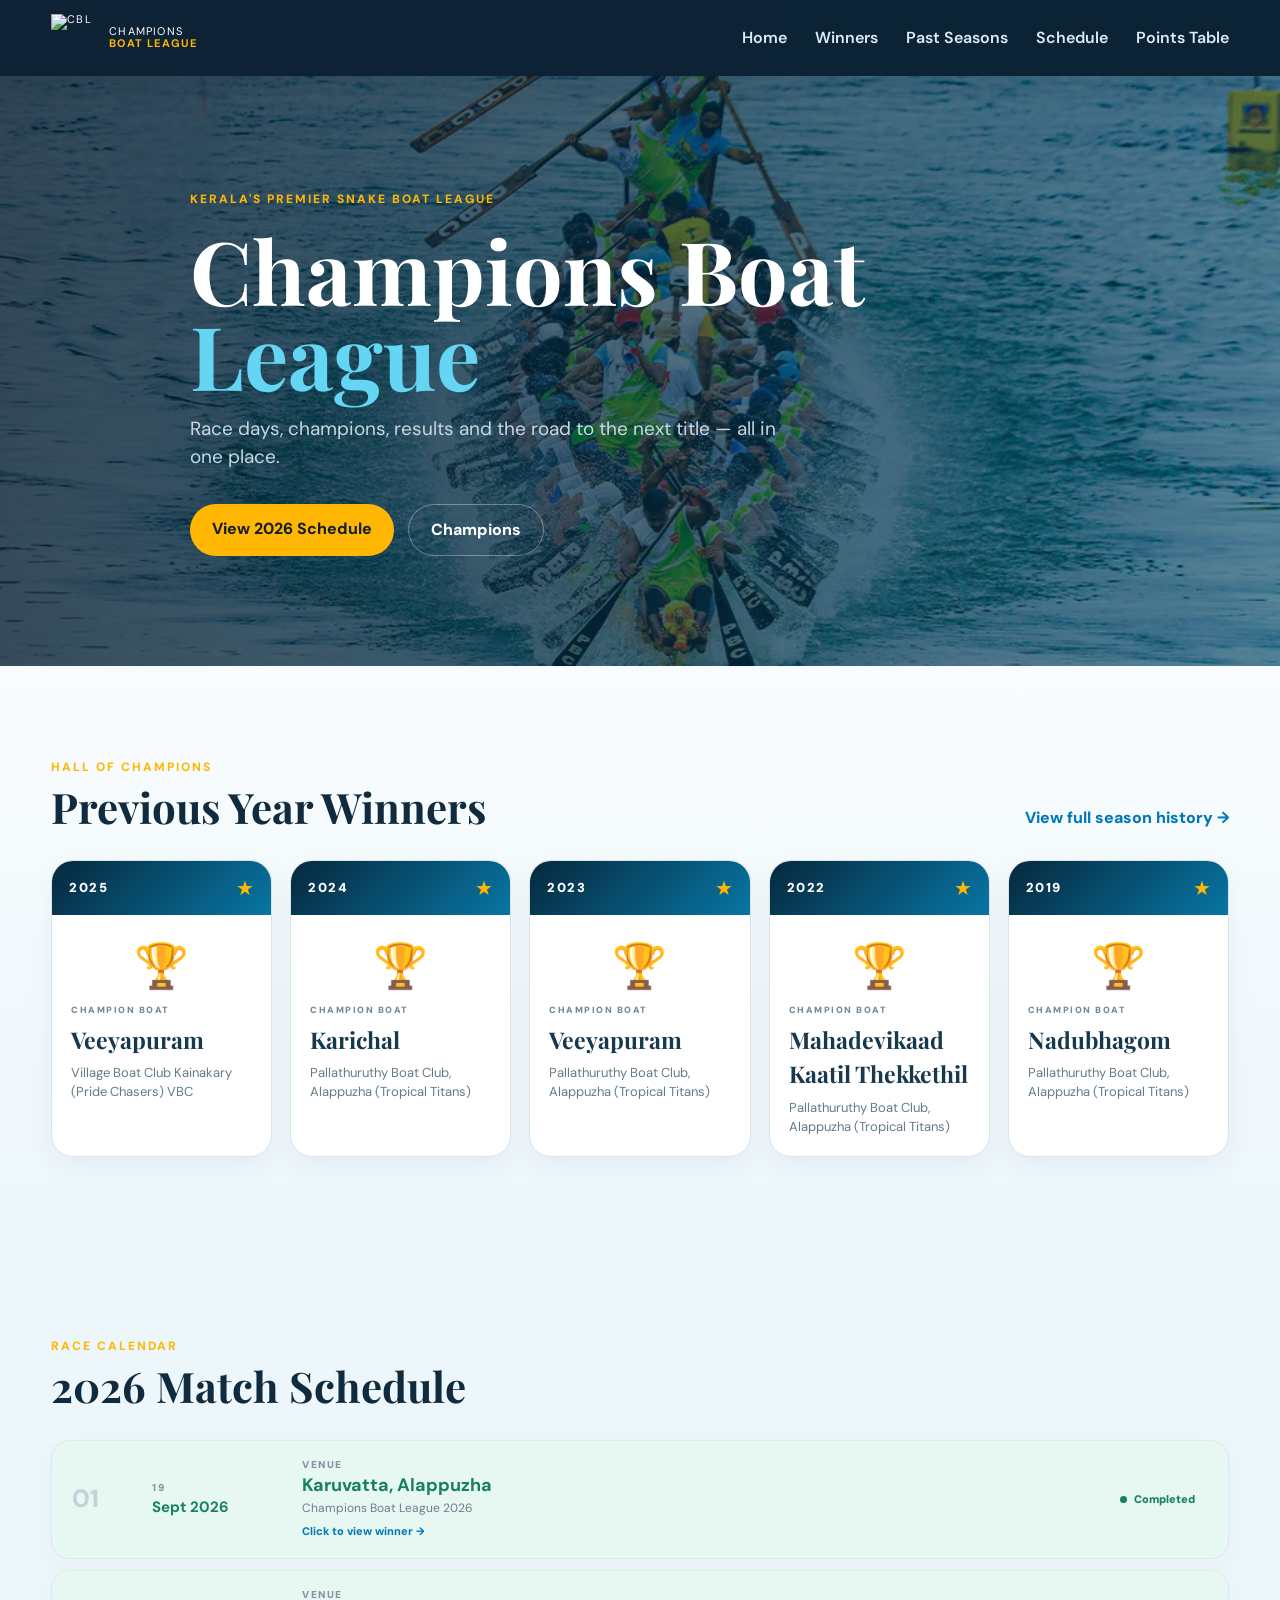
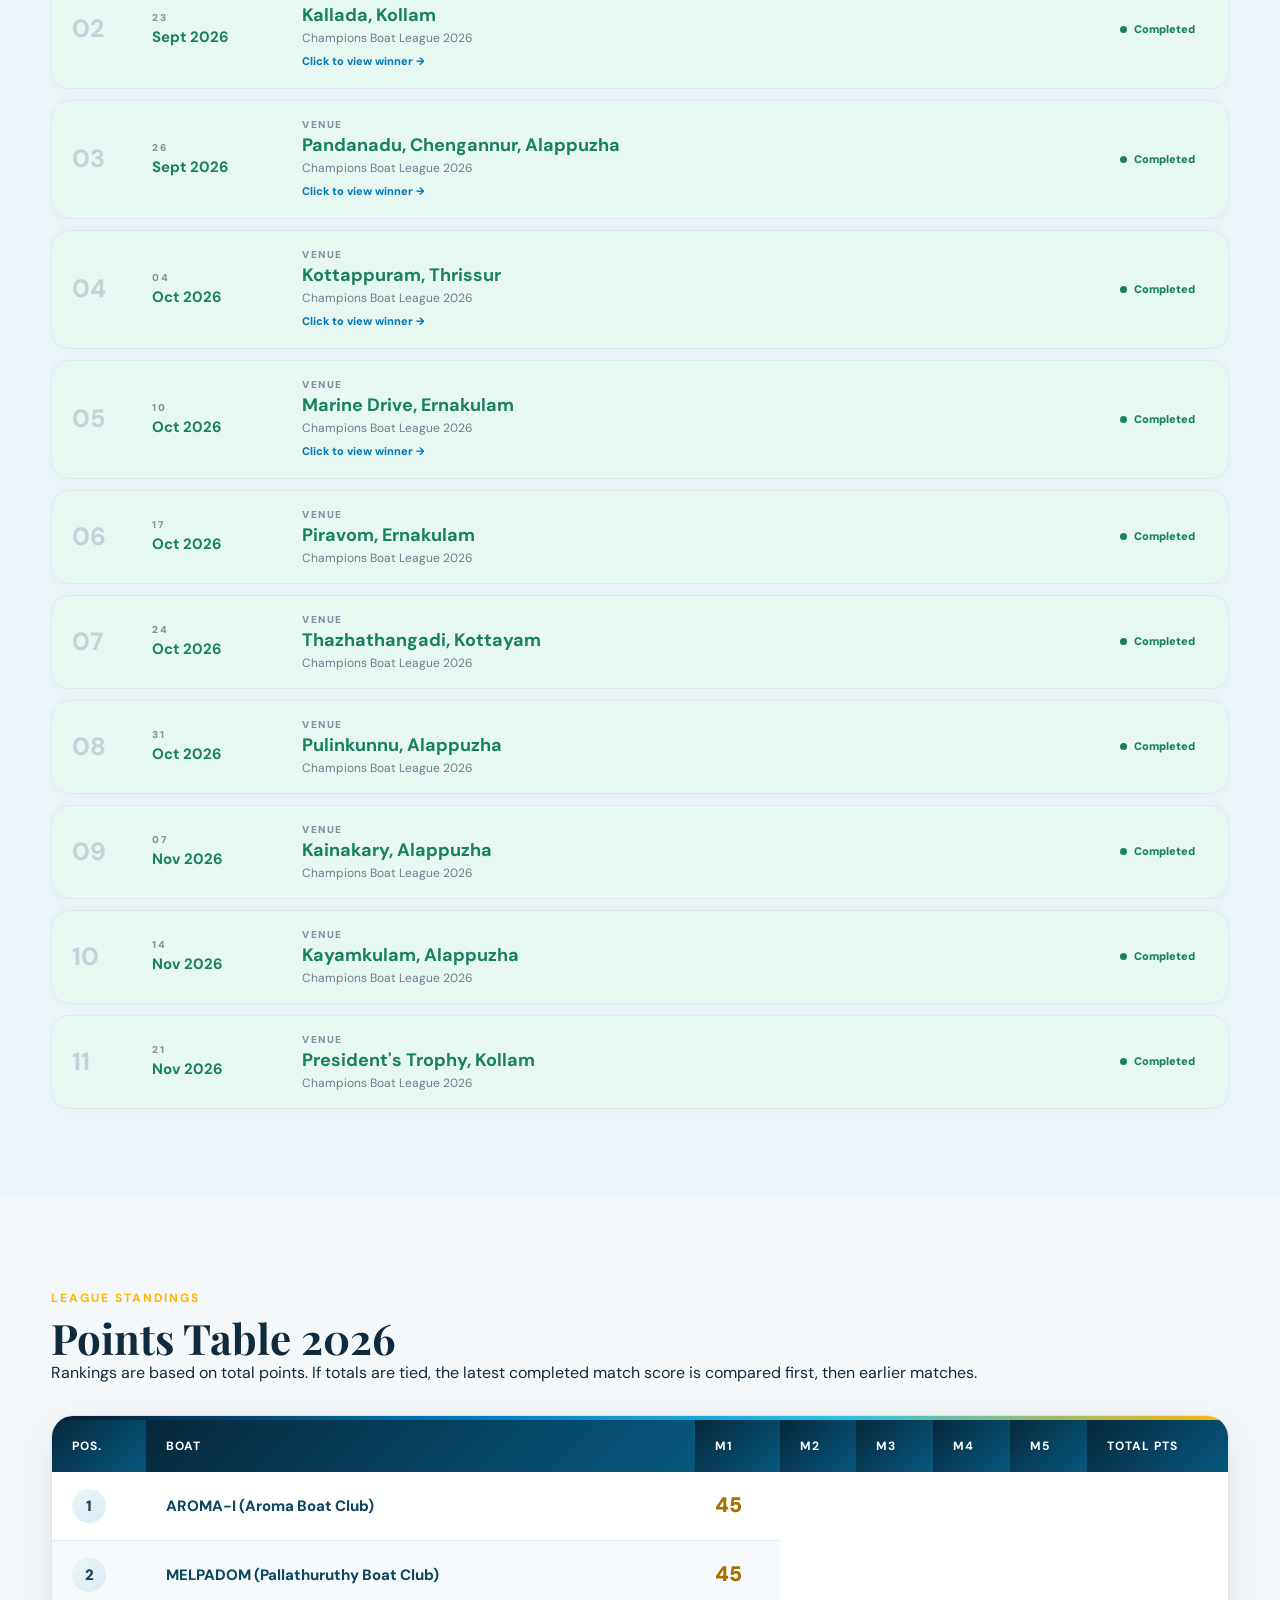
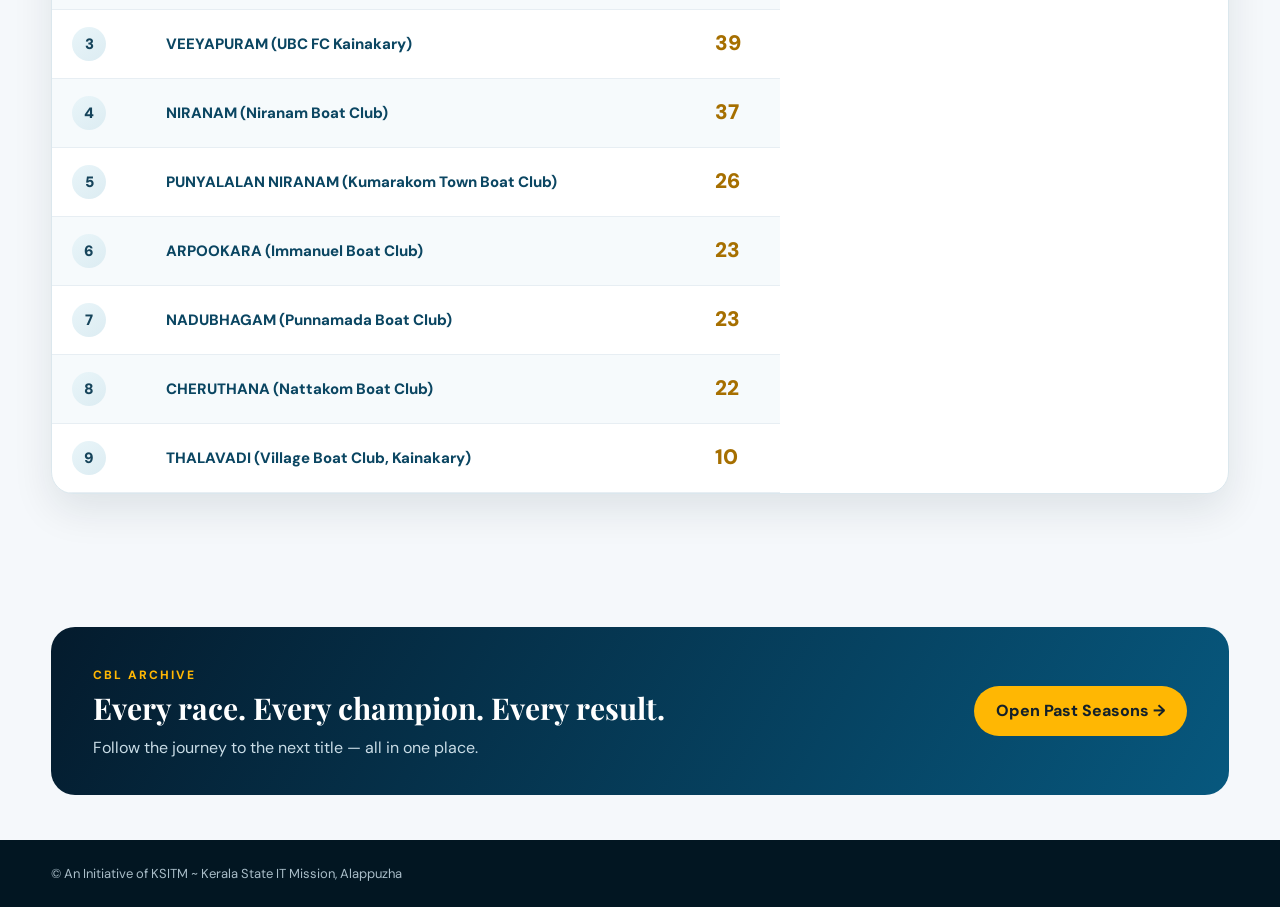
==== commit bbc9bd11: "Update index.html" ====
--- a/index.html
+++ b/index.html
@@ -3,7 +3,7 @@
 <head>
 <!-- ...................... -->
   <!-- Primary SEO -->
-<title>Champions Boat League Kerala 2026 | CBL Schedule, Results & Winners</title>
+<title>Champions Boat League 2026|CBL</title>
 
 <meta name="description"
 content="Champions Boat League Kerala 2026 — view CBL race schedule, latest results, winners, points table, previous champions and Kerala snake boat race history.">
@@ -149,11 +149,11 @@
 <section id="points" class="section">
 <div class="container">
 <div class="section-head">
-<div><span class="eyebrow">LEAGUE STANDINGS</span><h2>Points Table 2026</h2></div>
+<div><span class="eyebrow">LEAGUE STANDINGS</span><h2>Points Table 2026</h2><p class="points-note">Rankings are based on total points. If totals are tied, the latest completed match score is compared first, then earlier matches.</p></div>
 </div>
 <div class="table-wrap">
 <table>
-<thead><tr><th>Rank</th><th>Team / Boat Club</th><th>Points</th></tr></thead>
+<thead id="pointsHead"><tr><th>Pos.</th><th>Boat</th><th>M1</th><th>M2</th><th>M3</th><th>M4</th><th>M5</th><th>Total Pts</th></tr></thead>
 <tbody id="pointsBody"></tbody>
 </table>
 </div>
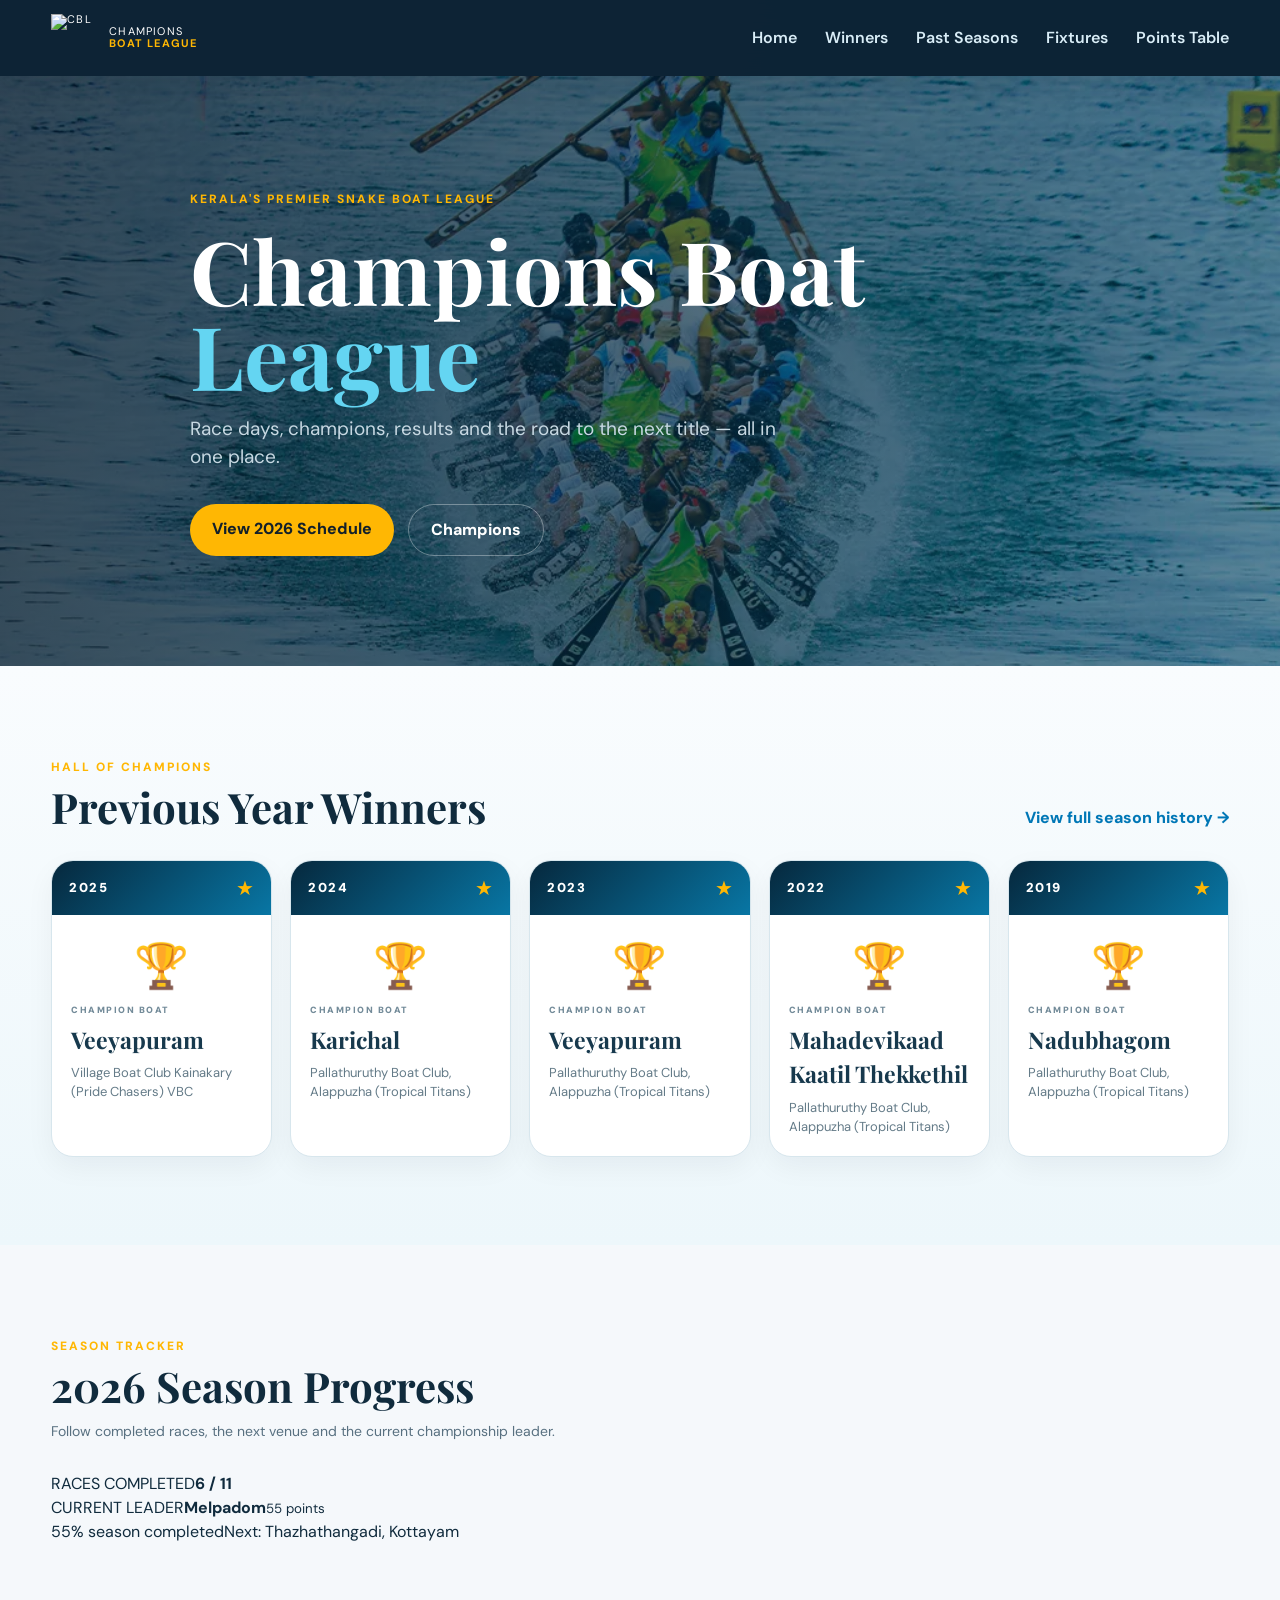
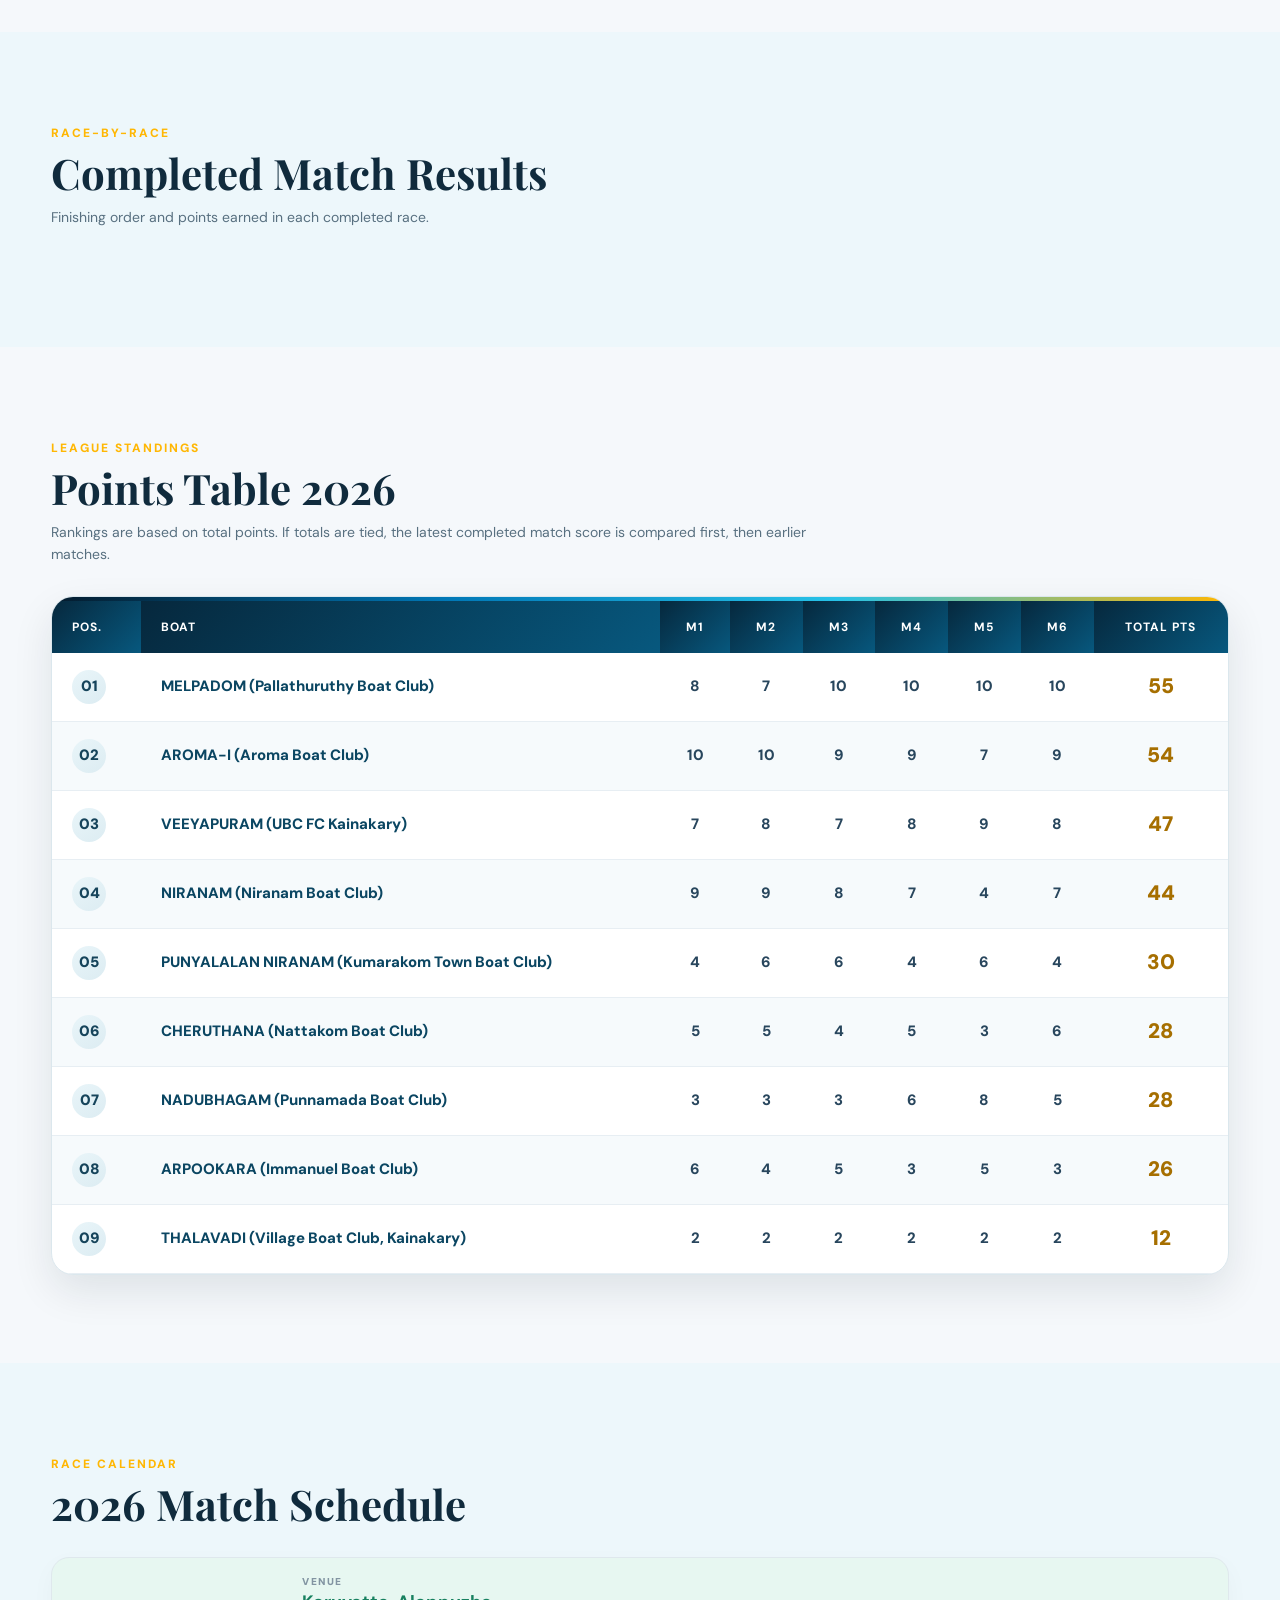
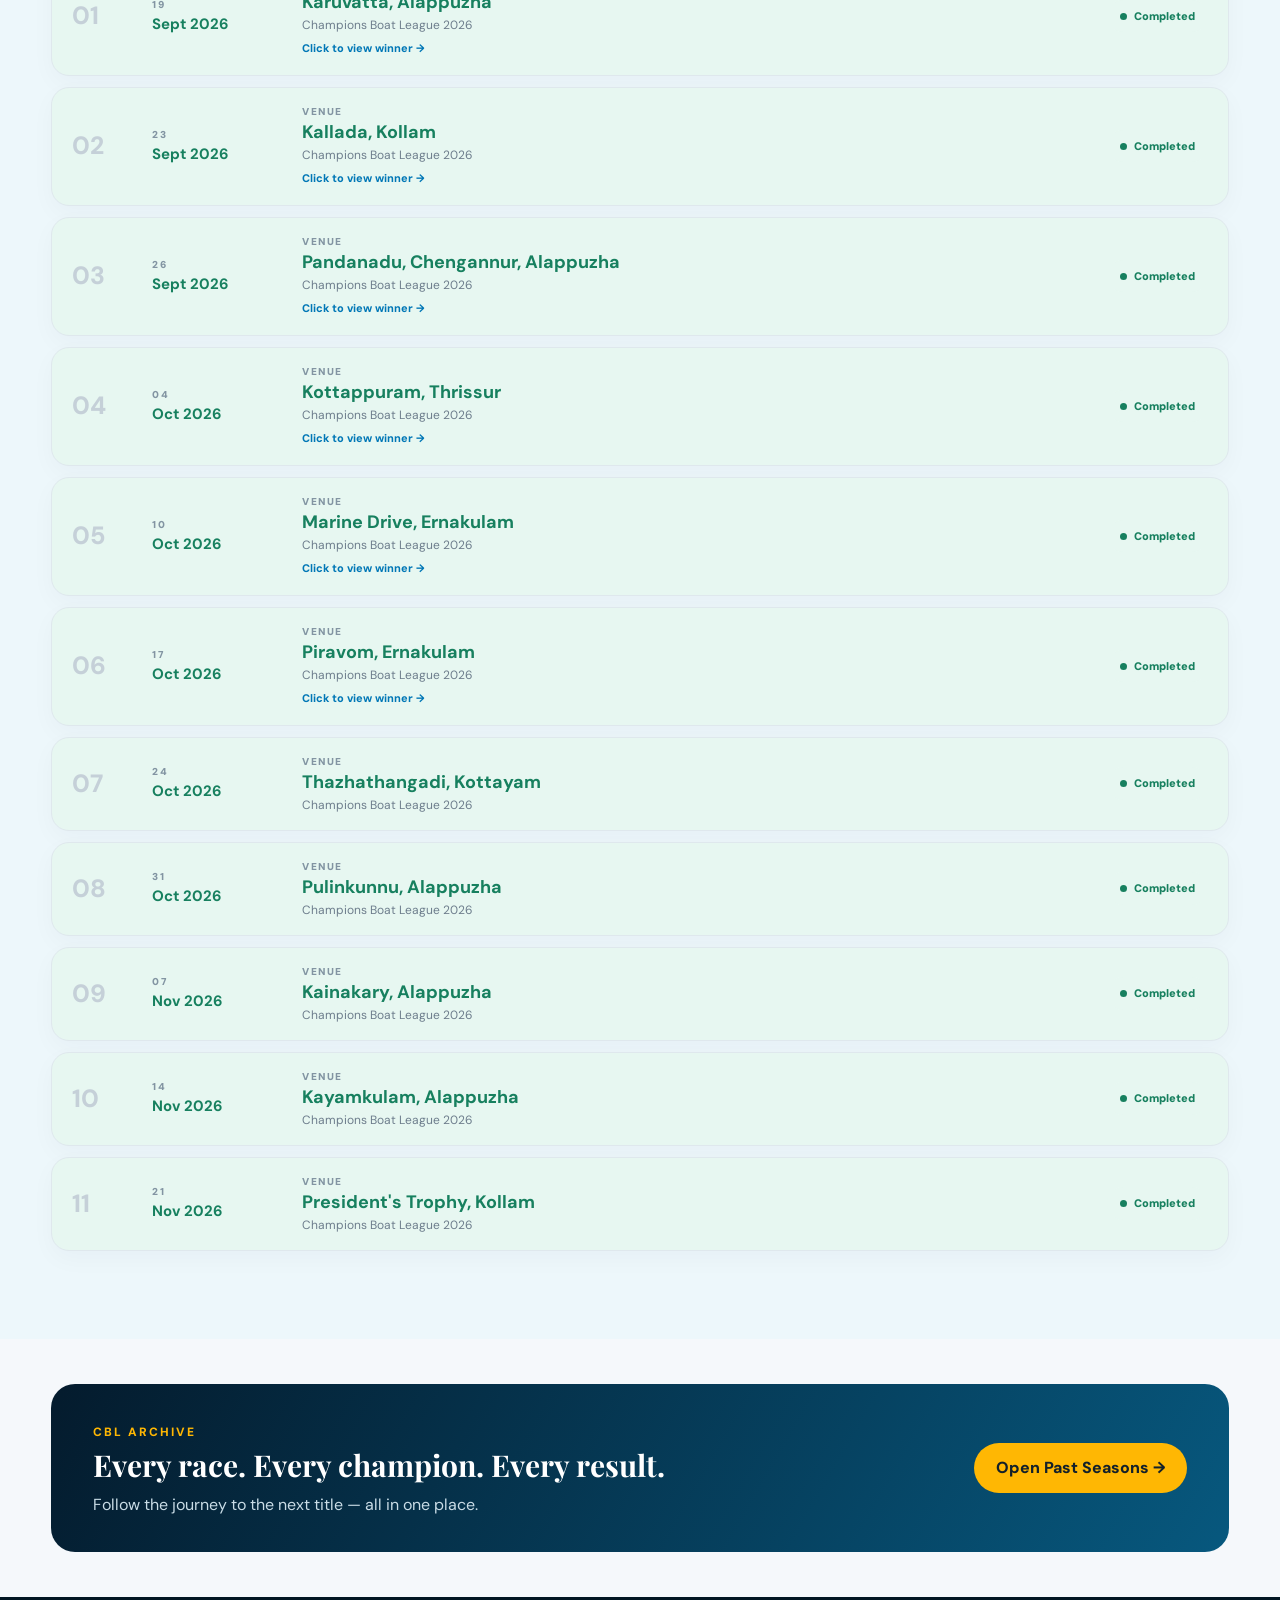
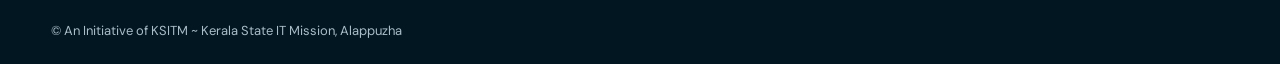
==== commit afc237ee: "Revise schedule section and add season progress tracker Updated the schedule section to include fixt" ====
--- a/index.html
+++ b/index.html
@@ -100,7 +100,7 @@
 <a href="index.html">Home</a>
 <a href="#winners">Winners</a>
 <a href="history.html">Past Seasons</a>
-<a href="#schedule">Schedule</a>
+<a href="#schedule">Fixtures</a>
 <a href="#points">Points Table</a>
 </div>
 <button class="menu-btn" aria-label="Open menu">☰</button>
@@ -137,12 +137,21 @@
 </div>
 </section>
 
-<section id="schedule" class="section alt">
+<section id="progress" class="section season-progress-section">
 <div class="container">
-<div class="section-head">
-<div><span class="eyebrow">RACE CALENDAR</span><h2>2026 Match Schedule</h2></div>
+<div class="section-head"><div><span class="eyebrow">SEASON TRACKER</span><h2>2026 Season Progress</h2><p class="points-note">Follow completed races, the next venue and the current championship leader.</p></div></div>
+<div class="progress-panel">
+<div class="progress-top"><div><span class="progress-label">RACES COMPLETED</span><strong id="progressCount">6 / 11</strong></div><div class="progress-leader"><span>CURRENT LEADER</span><strong id="progressLeader">Melpadom</strong><small id="progressLeaderPoints">55 points</small></div></div>
+<div class="progress-track"><div id="progressBar" class="progress-fill" style="width:54.5%"></div></div>
+<div class="progress-bottom"><span id="progressPercent">55% season completed</span><span id="progressNext">Next: Thazhathangadi, Kottayam</span></div>
 </div>
-<div class="schedule-list" id="scheduleList"></div>
+</div>
+</section>
+
+<section id="results" class="section alt">
+<div class="container">
+<div class="section-head"><div><span class="eyebrow">RACE-BY-RACE</span><h2>Completed Match Results</h2><p class="points-note">Finishing order and points earned in each completed race.</p></div></div>
+<div id="raceResults" class="race-results-grid"></div>
 </div>
 </section>
 
@@ -160,6 +169,15 @@
 </div>
 </section>
 
+<section id="schedule" class="section alt">
+<div class="container">
+<div class="section-head">
+<div><span class="eyebrow">RACE CALENDAR</span><h2>2026 Match Schedule</h2></div>
+</div>
+<div class="schedule-list" id="scheduleList"></div>
+</div>
+</section>
+
 <section class="section compact">
 <div class="container">
 <div class="cta">
--- a/style.css
+++ b/style.css
@@ -41,7 +41,8 @@
 .table-wrap table{border-collapse:separate;border-spacing:0;width:100%;min-width:760px}.table-wrap th{padding:17px 20px;background:linear-gradient(135deg,#06283d,#07587e);color:#fff;text-transform:uppercase;letter-spacing:1px;font-size:12px;text-align:left}
 .table-wrap td{padding:17px 20px;border-bottom:1px solid #e7eef3;font-size:15px;color:#203b4b}.table-wrap tbody tr:nth-child(even) td{background:#f6fafc}.table-wrap tbody tr:hover td{background:#e9f7fc}
 .rank{display:inline-flex;width:34px;height:34px;border-radius:50%;align-items:center;justify-content:center;background:linear-gradient(145deg,#e9f5f9,#dcecf2);font-weight:900;color:#16445b}
-.pts{font-size:21px!important;color:#a66f00!important;font-weight:900}.table-wrap td strong{color:#0b4662;font-weight:800}
+.pts{font-size:21px!important;color:#a66f00!important;font-weight:900}
+.table-wrap td.match-pts{text-align:center;font-weight:800;font-variant-numeric:tabular-nums;color:#28465d}.table-wrap th:nth-child(n+3){text-align:center}.table-wrap td.pts{text-align:center;white-space:nowrap}.table-wrap table{min-width:820px}.table-wrap td strong{color:#0b4662;font-weight:800}
 .cta{background:linear-gradient(120deg,var(--navy),#07587e);color:#fff;border-radius:24px;padding:35px 42px;display:flex;justify-content:space-between;align-items:center;gap:25px}.cta h2{font-family:'Playfair Display',serif;font-size:30px}.cta p{color:#c9dce6;margin-top:5px}
 footer{background:#021622;color:#a9bdc8;padding:24px 0}.footer-inner{display:flex;justify-content:space-between;font-size:13px}.footer-inner a{color:#cfe7f0;text-decoration:none;font-weight:700}
 .page-hero{padding:105px 0 85px;background:linear-gradient(120deg,#041b2d,#07587e);color:#fff}.page-hero h1{font-size:clamp(44px,6vw,72px);line-height:1;margin:14px 0}.page-hero p{color:#c9dce6;max-width:650px;font-size:18px}
@@ -84,3 +85,6 @@
 .season-hero{padding:22px;flex-direction:column}.season-stat{text-align:left}.table-wrap{border-radius:18px}.table-wrap th,.table-wrap td{padding:14px 15px}
 .result-modal{padding:32px 20px;border-radius:22px}.result-modal h2{font-size:25px}.winner-result h3{font-size:27px}
 }
+
+/* Points table guidance */
+.points-note{margin:10px 0 0;color:#587080;font-size:14px;line-height:1.6;max-width:760px}
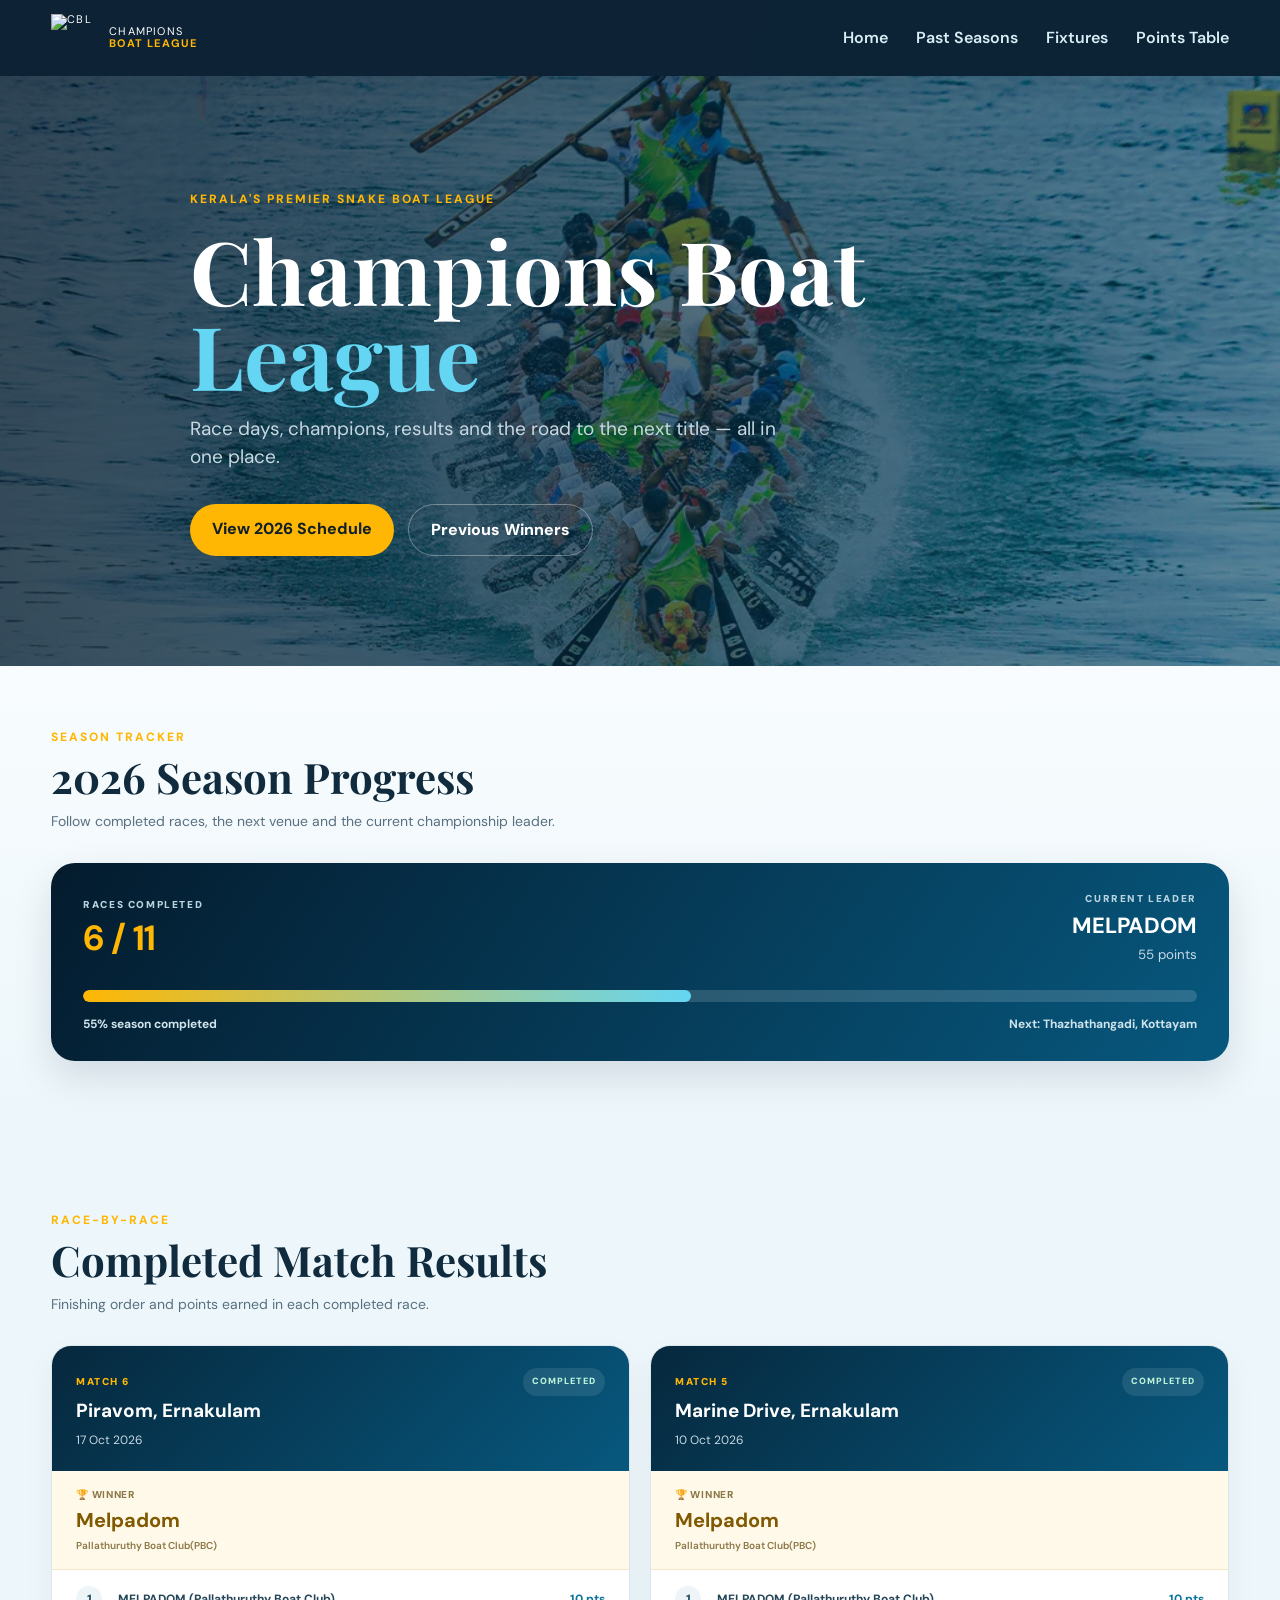
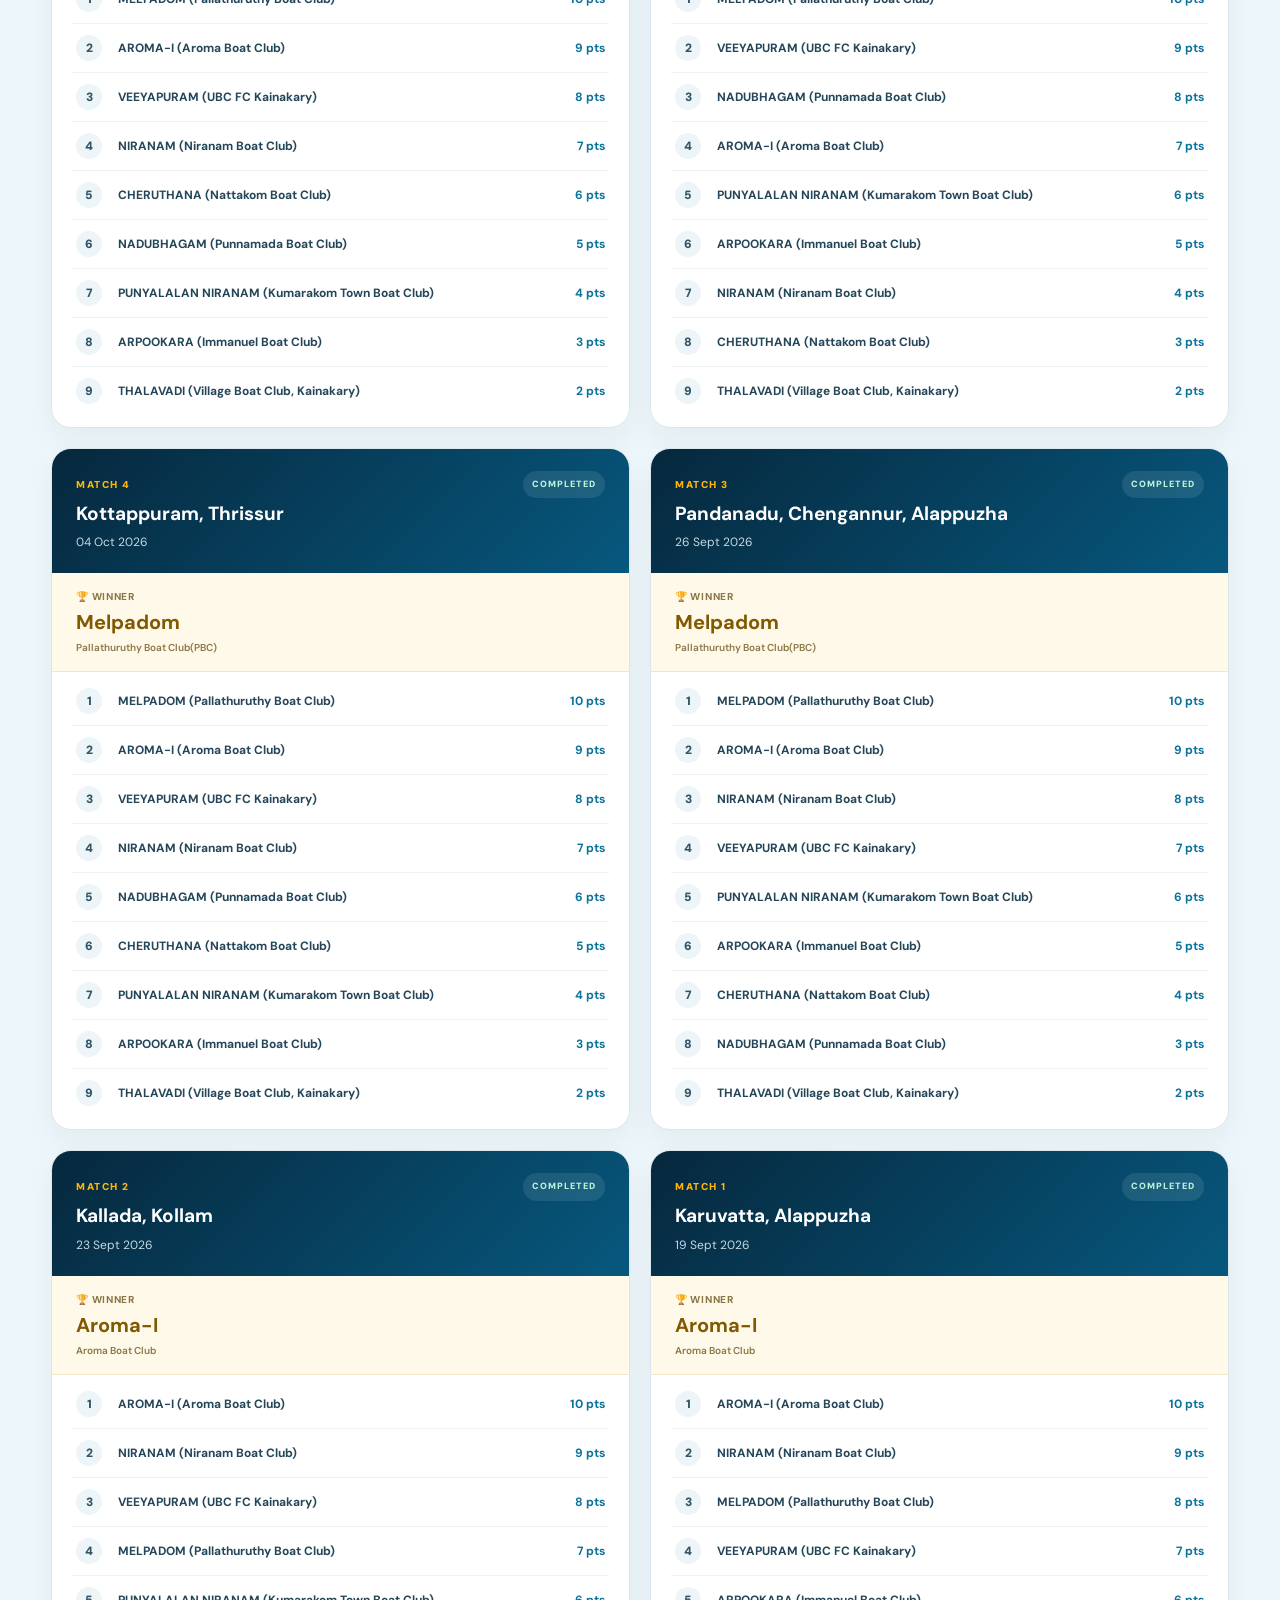
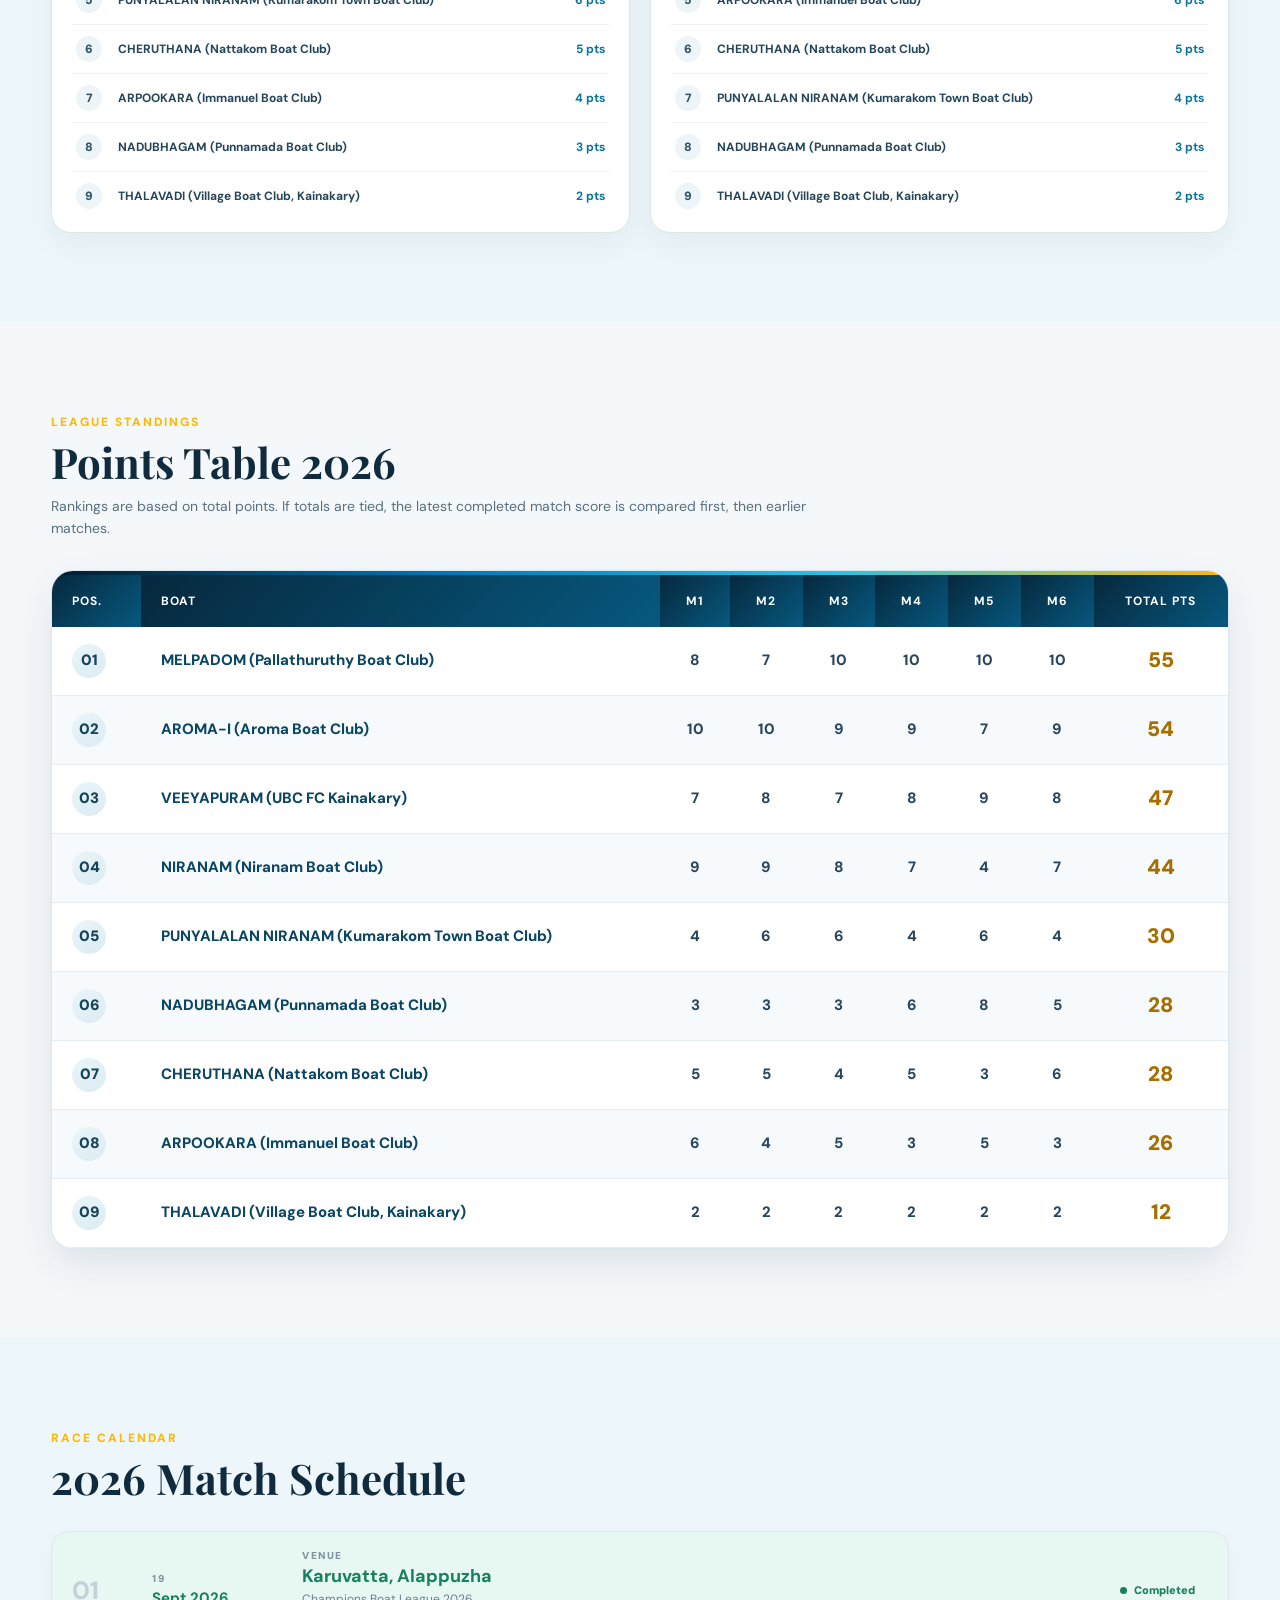
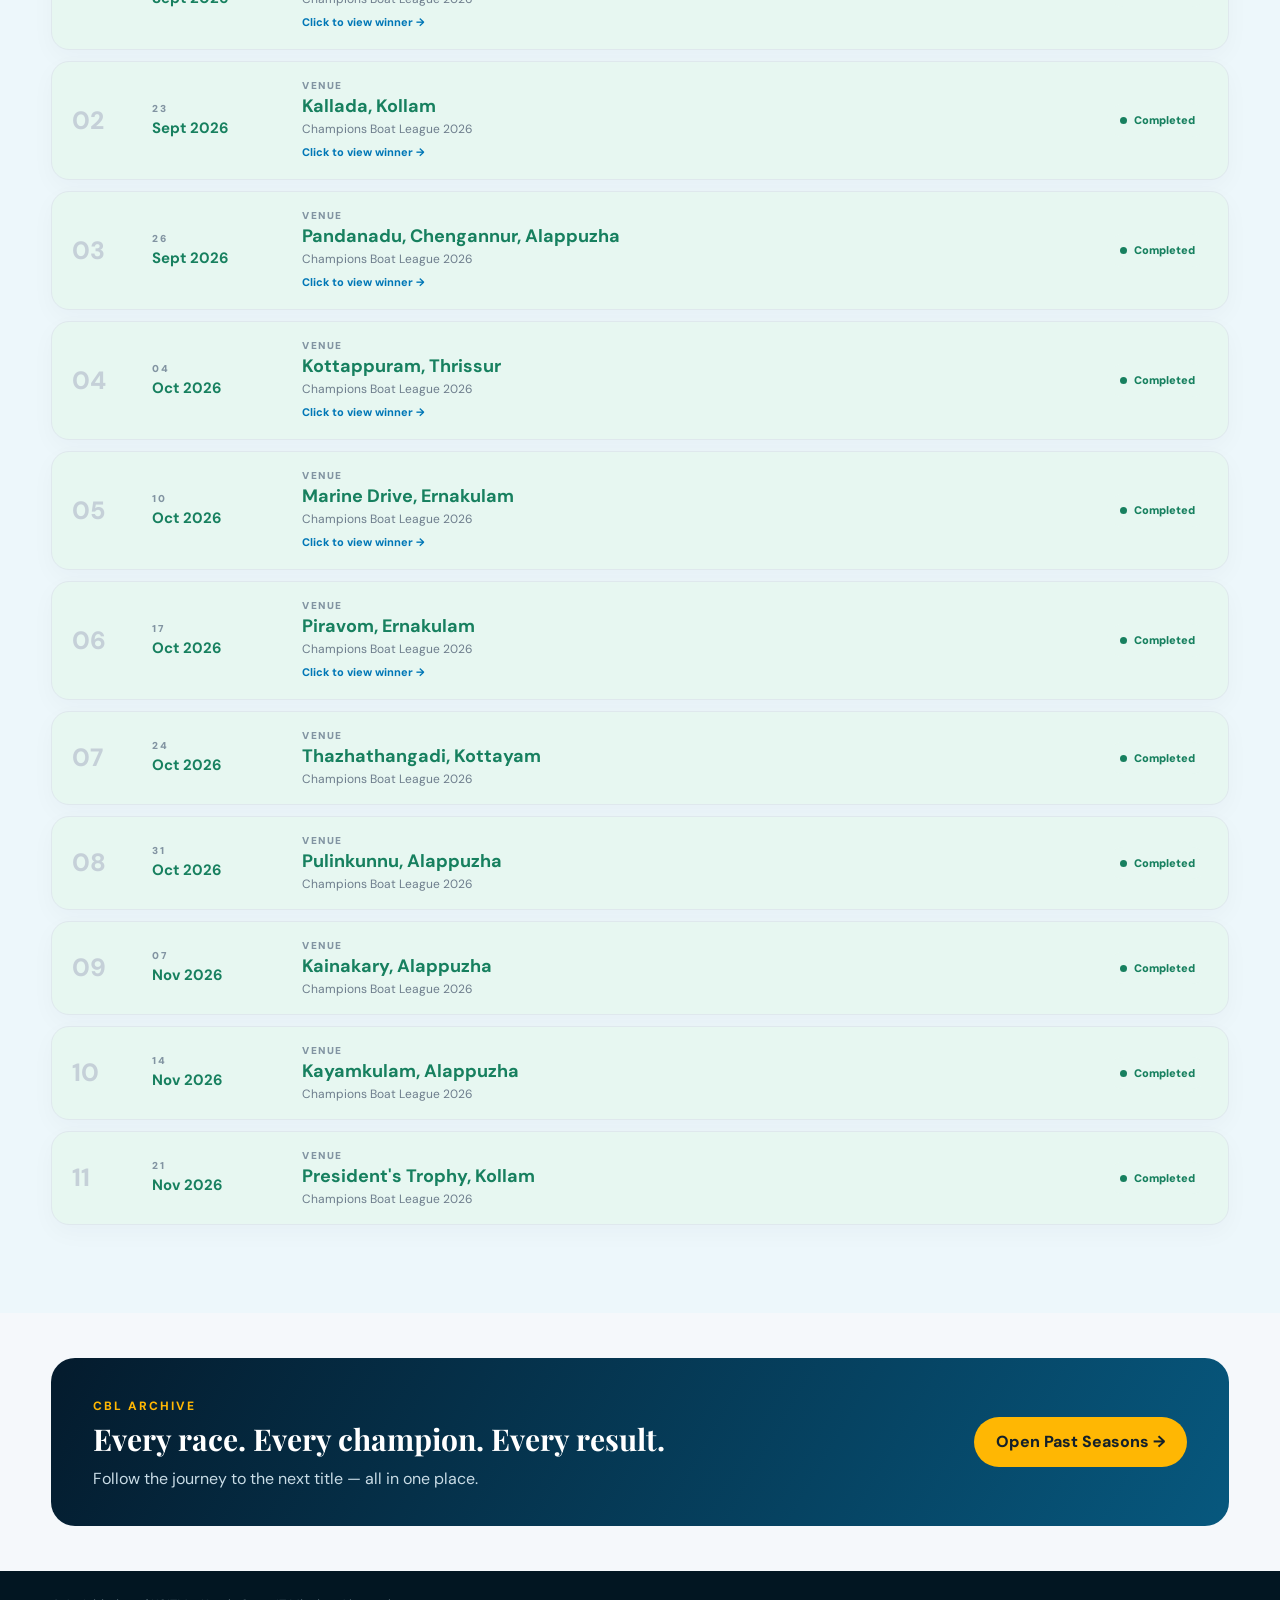
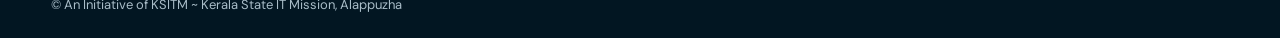
==== commit 4185c44a: "Update navigation links and remove winners section Replaced 'Winners' link with 'Previous Winners' l" ====
--- a/index.html
+++ b/index.html
@@ -98,7 +98,7 @@
 </a>
 <div class="nav-links">
 <a href="index.html">Home</a>
-<a href="#winners">Winners</a>
+<!-- <a href="history.html#champions">Previous Winners</a> -->
 <a href="history.html">Past Seasons</a>
 <a href="#schedule">Fixtures</a>
 <a href="#points">Points Table</a>
@@ -121,21 +121,12 @@
 <p>Race days, champions, results and the road to the next title — all in one place.</p>
 <div class="hero-actions">
 <a class="btn primary" href="#schedule">View 2026 Schedule</a>
-<a class="btn ghost" href="#winners">Champions</a>
+<a class="btn ghost" href="history.html#champions">Previous Winners</a>
 </div>
 </div>
 </div>
 </section>
 
-<section id="winners" class="section winners-section">
-<div class="container">
-<div class="section-head">
-<div><span class="eyebrow">HALL OF CHAMPIONS</span><h2>Previous Year Winners</h2></div>
-<a class="section-link" href="history.html">View full season history →</a>
-</div>
-<div class="winner-grid" id="winnerGrid"></div>
-</div>
-</section>
 
 <section id="progress" class="section season-progress-section">
 <div class="container">
--- a/style.css
+++ b/style.css
@@ -88,3 +88,11 @@
 
 /* Points table guidance */
 .points-note{margin:10px 0 0;color:#587080;font-size:14px;line-height:1.6;max-width:760px}
+
+
+/* Season progress and race-by-race results */
+.season-progress-section{padding:58px 0;background:linear-gradient(180deg,#f8fcfe,#edf7fb)}
+.progress-panel{background:linear-gradient(125deg,#041b2d,#07587e);color:#fff;padding:28px 32px;border-radius:24px;box-shadow:0 16px 38px #041b2d20}
+.progress-top,.progress-bottom{display:flex;justify-content:space-between;align-items:center;gap:20px}.progress-label,.progress-leader span{display:block;font-size:10px;font-weight:900;letter-spacing:1.6px;color:#b9d4e0}.progress-top>div:first-child strong{display:block;font-size:35px;color:var(--gold);line-height:1.2;margin-top:5px}.progress-leader{text-align:right}.progress-leader strong{display:block;font-size:22px;margin-top:3px}.progress-leader small{color:#c9dce6}.progress-track{height:12px;border-radius:99px;background:#ffffff26;margin:24px 0 13px;overflow:hidden}.progress-fill{height:100%;border-radius:99px;background:linear-gradient(90deg,var(--gold),#64d5f2);transition:width .4s ease}.progress-bottom{font-size:12px;color:#d0e4ec;font-weight:700}
+.race-results-grid{display:grid;grid-template-columns:repeat(auto-fit,minmax(min(100%,440px),1fr));gap:20px}.race-result-card{background:#fff;border:1px solid #dce7ed;border-radius:20px;overflow:hidden;box-shadow:0 12px 30px #041b2d0d}.race-result-head{display:flex;justify-content:space-between;align-items:flex-start;gap:15px;padding:22px 24px;background:linear-gradient(135deg,#06283d,#07587e);color:#fff}.race-result-kicker{font-size:10px;letter-spacing:1.5px;font-weight:900;color:var(--gold)}.race-result-head h3{font-size:19px;margin:5px 0}.race-result-head p{font-size:12px;color:#c7d8e2}.race-complete{font-size:9px;font-weight:900;letter-spacing:1px;color:#baf2d9;background:#ffffff18;padding:7px 9px;border-radius:99px;white-space:nowrap}.race-winner{padding:16px 24px;background:#fff9e9;border-bottom:1px solid #f3e7c7}.race-winner span,.race-winner small{display:block;color:#8b7746;font-size:10px;font-weight:800;letter-spacing:.7px}.race-winner strong{display:block;font-size:20px;color:#805900;margin:3px 0}.race-winner small{letter-spacing:0;font-weight:600}.finish-list{padding:5px 20px 12px}.finish-row{display:grid;grid-template-columns:30px 1fr auto;gap:12px;align-items:center;padding:11px 4px;border-bottom:1px solid #edf1f4;font-size:12px}.finish-row:last-child{border-bottom:0}.finish-rank{display:flex;width:26px;height:26px;align-items:center;justify-content:center;border-radius:50%;background:#edf5f8;color:#31566a;font-weight:900}.finish-row strong{color:#244658}.finish-row b{color:#0b739b;white-space:nowrap}
+@media(max-width:600px){.progress-panel{padding:23px 20px}.progress-top{align-items:flex-start}.progress-top>div:first-child strong{font-size:29px}.progress-leader strong{font-size:17px}.progress-bottom{align-items:flex-start;flex-direction:column;gap:5px}.race-result-head{padding:19px}.finish-list{padding-left:14px;padding-right:14px}.finish-row{grid-template-columns:26px 1fr auto;gap:8px;font-size:11px}}
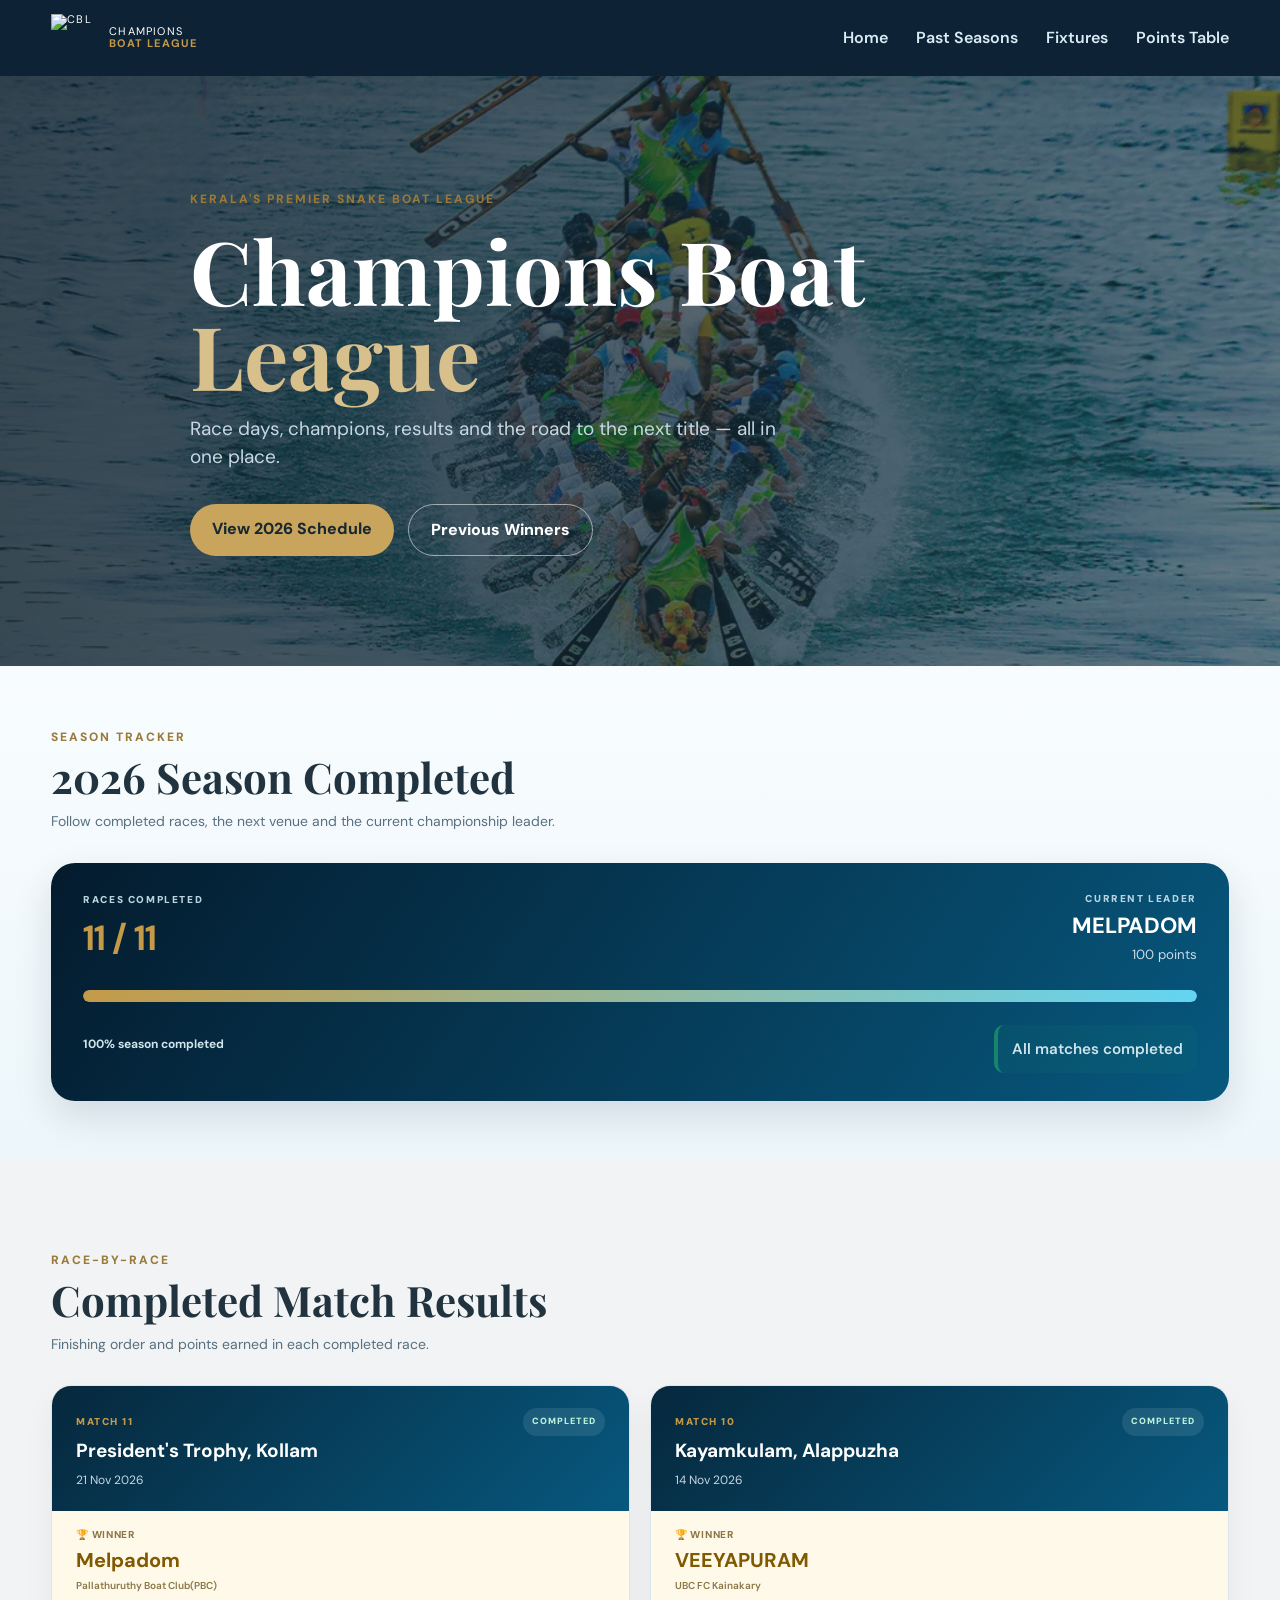
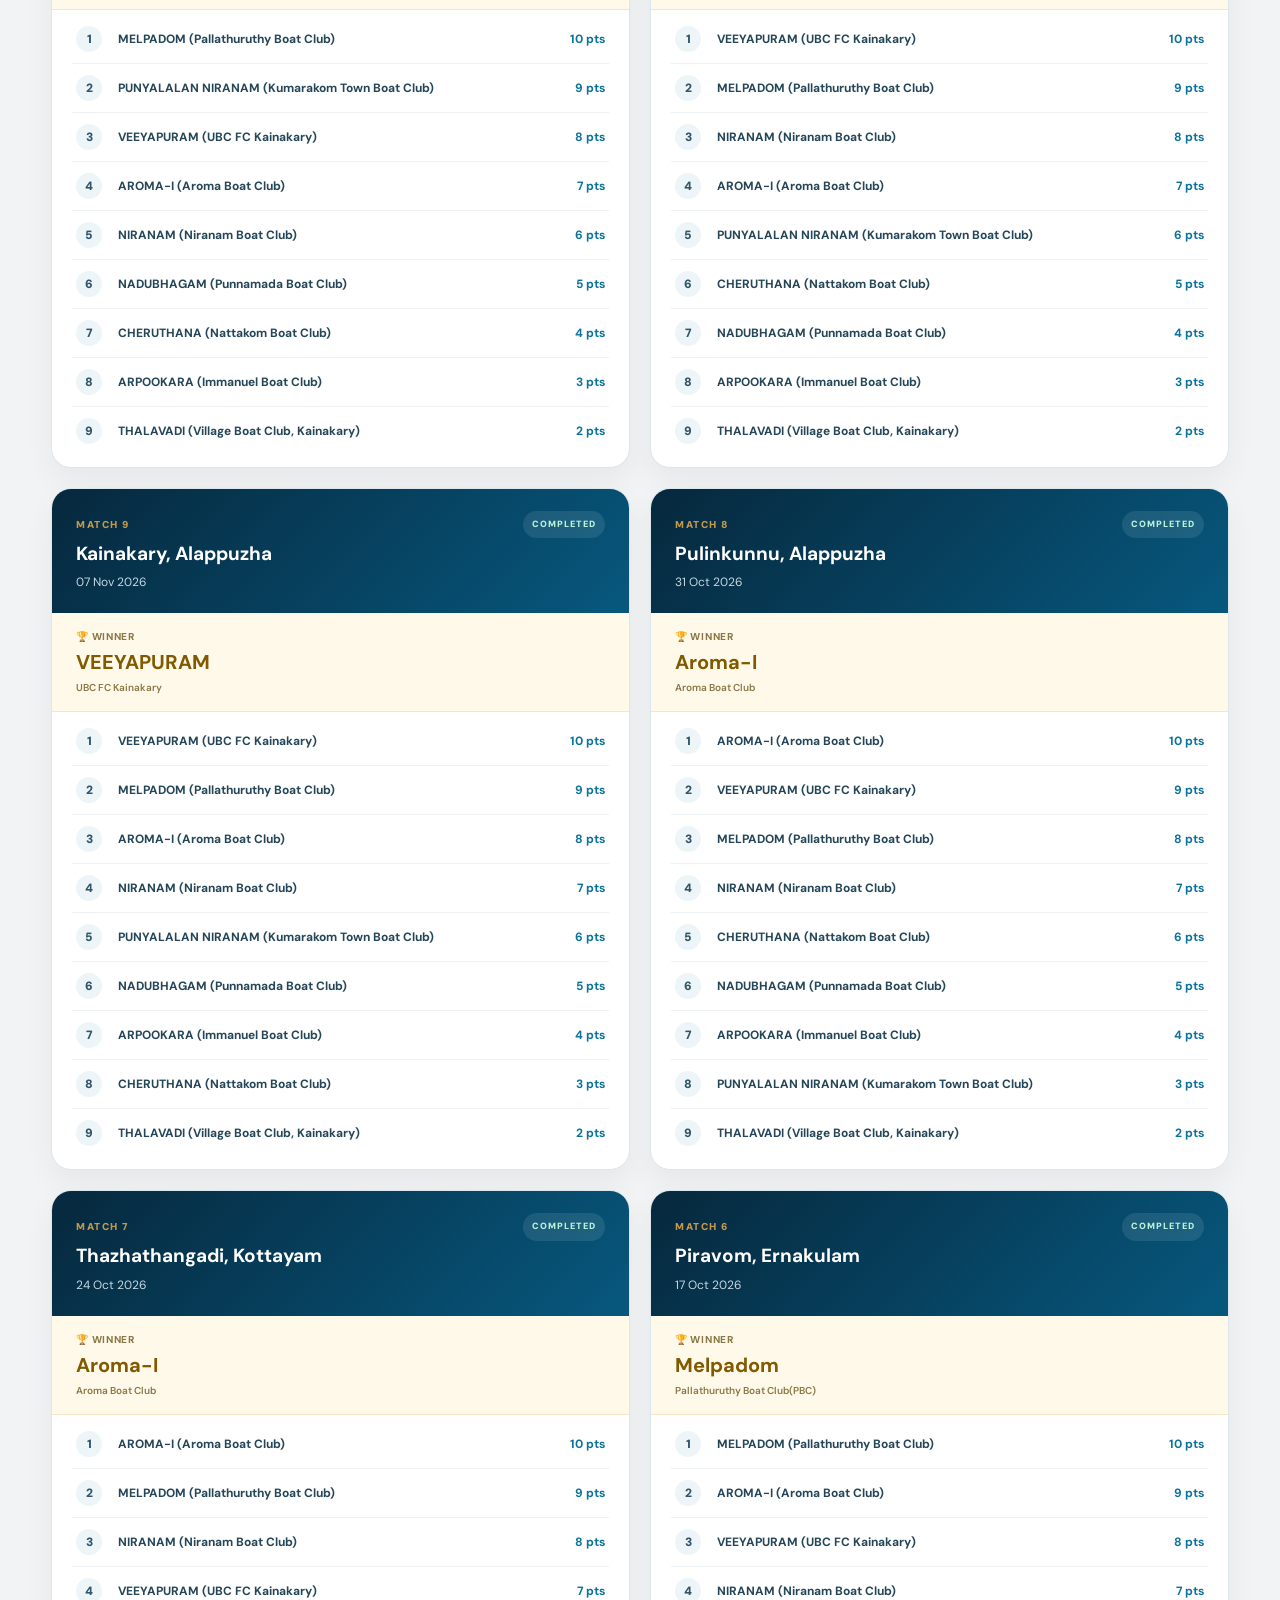
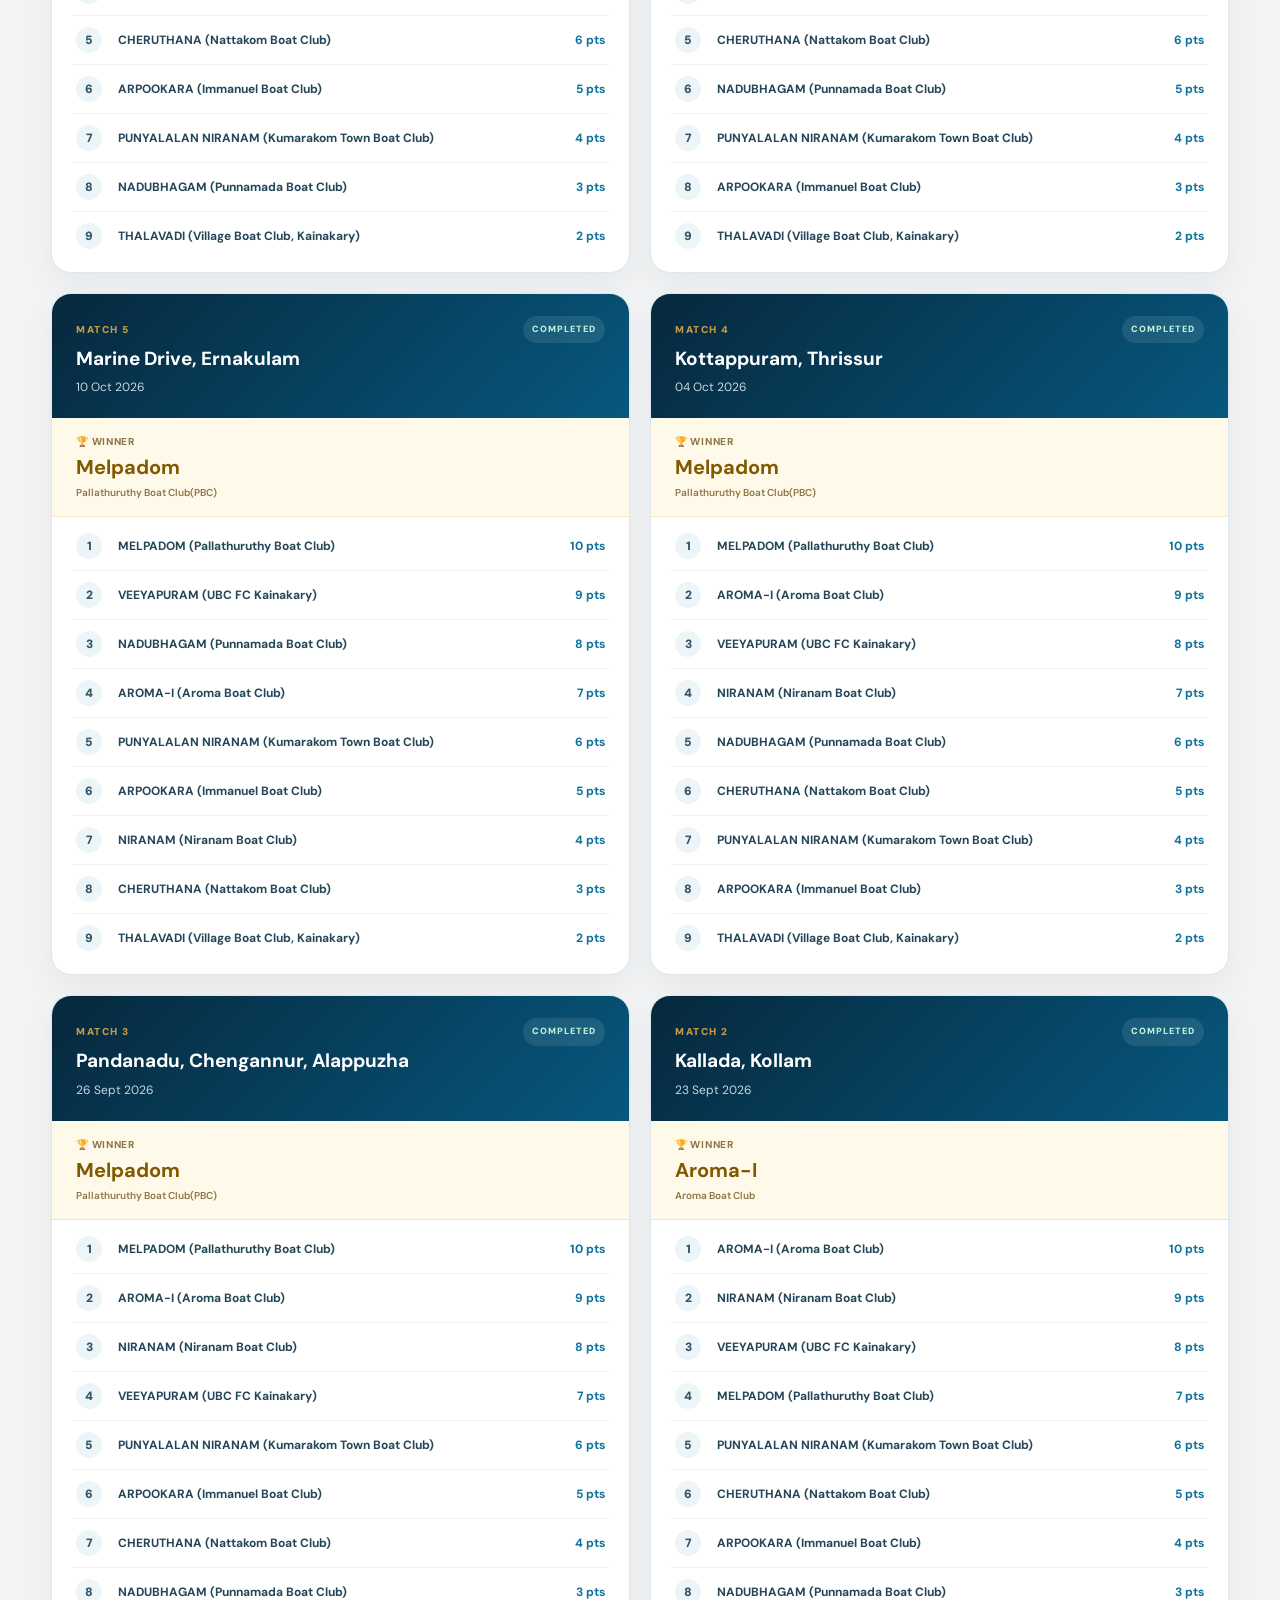
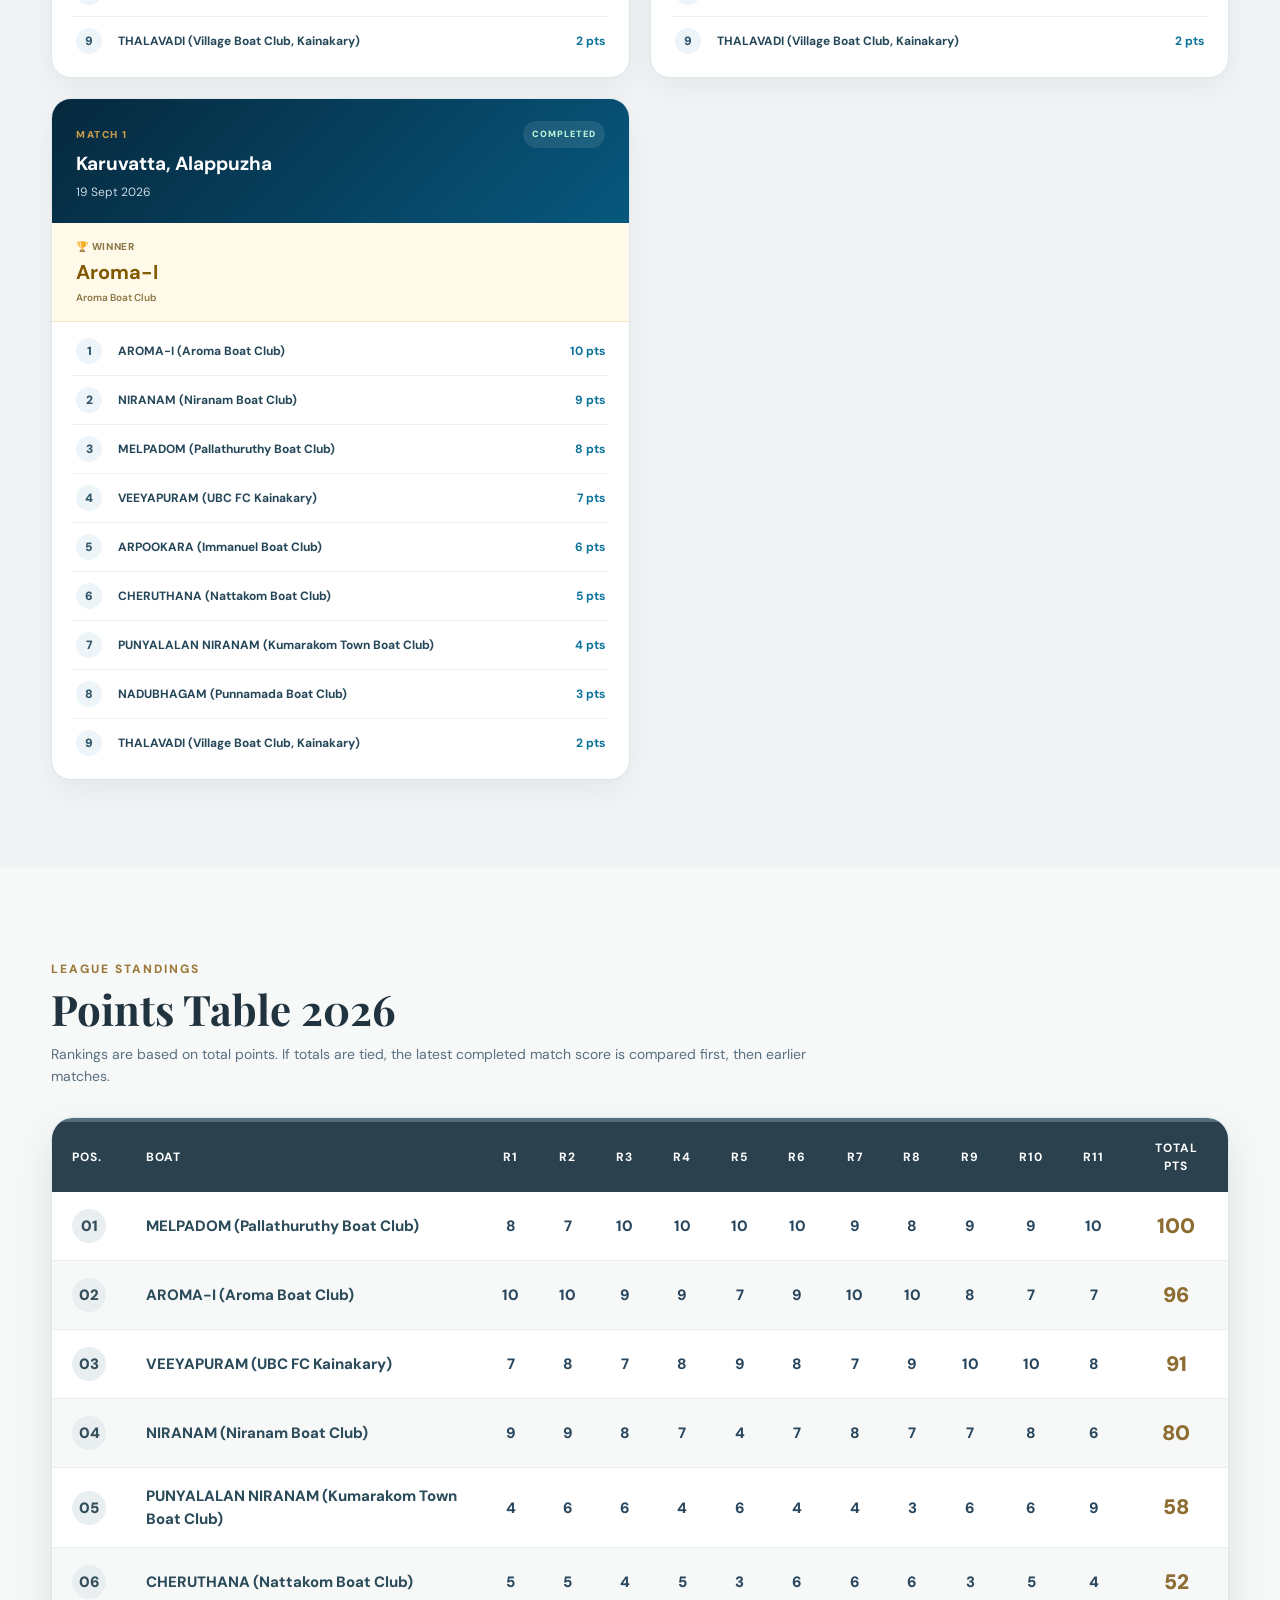
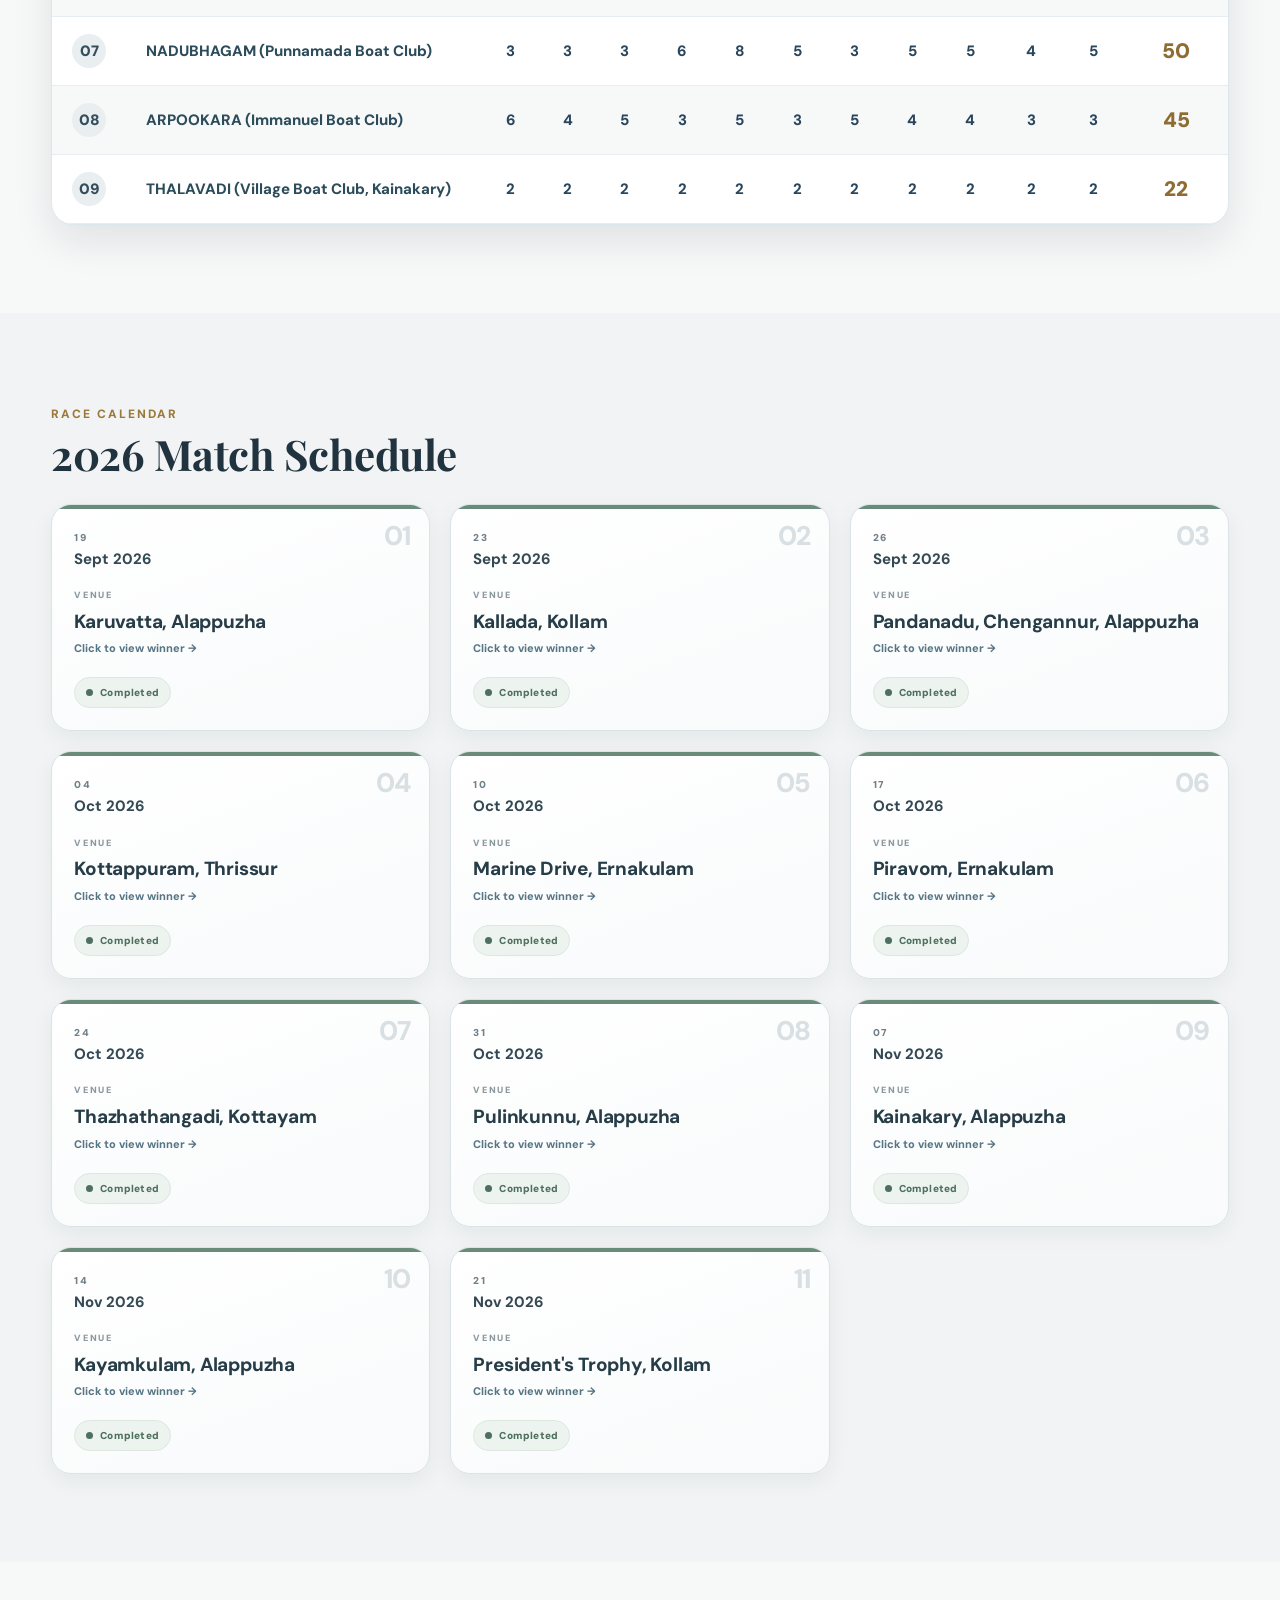
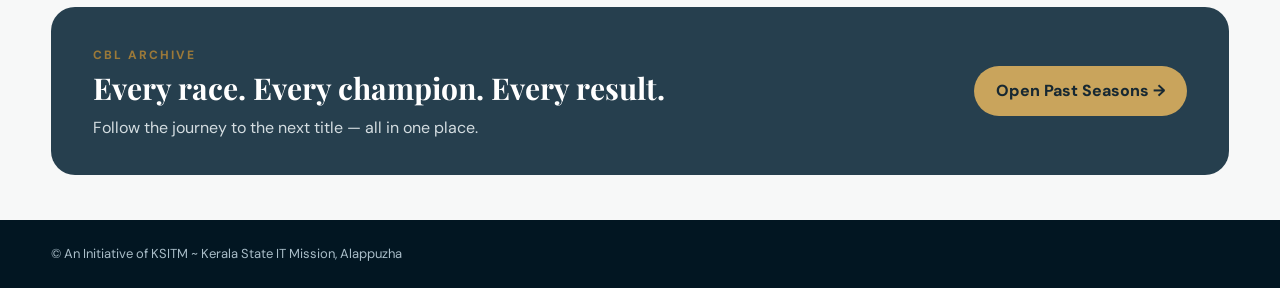
==== commit 05e9f222: "Update index.html" ====
--- a/index.html
+++ b/index.html
@@ -130,7 +130,7 @@
 
 <section id="progress" class="section season-progress-section">
 <div class="container">
-<div class="section-head"><div><span class="eyebrow">SEASON TRACKER</span><h2>2026 Season Progress</h2><p class="points-note">Follow completed races, the next venue and the current championship leader.</p></div></div>
+<div class="section-head"><div><span class="eyebrow">SEASON TRACKER</span><h2>2026 Season Completed</h2><p class="points-note">Follow completed races, the next venue and the current championship leader.</p></div></div>
 <div class="progress-panel">
 <div class="progress-top"><div><span class="progress-label">RACES COMPLETED</span><strong id="progressCount">6 / 11</strong></div><div class="progress-leader"><span>CURRENT LEADER</span><strong id="progressLeader">Melpadom</strong><small id="progressLeaderPoints">55 points</small></div></div>
 <div class="progress-track"><div id="progressBar" class="progress-fill" style="width:54.5%"></div></div>
--- a/style.css
+++ b/style.css
@@ -96,3 +96,140 @@
 .progress-top,.progress-bottom{display:flex;justify-content:space-between;align-items:center;gap:20px}.progress-label,.progress-leader span{display:block;font-size:10px;font-weight:900;letter-spacing:1.6px;color:#b9d4e0}.progress-top>div:first-child strong{display:block;font-size:35px;color:var(--gold);line-height:1.2;margin-top:5px}.progress-leader{text-align:right}.progress-leader strong{display:block;font-size:22px;margin-top:3px}.progress-leader small{color:#c9dce6}.progress-track{height:12px;border-radius:99px;background:#ffffff26;margin:24px 0 13px;overflow:hidden}.progress-fill{height:100%;border-radius:99px;background:linear-gradient(90deg,var(--gold),#64d5f2);transition:width .4s ease}.progress-bottom{font-size:12px;color:#d0e4ec;font-weight:700}
 .race-results-grid{display:grid;grid-template-columns:repeat(auto-fit,minmax(min(100%,440px),1fr));gap:20px}.race-result-card{background:#fff;border:1px solid #dce7ed;border-radius:20px;overflow:hidden;box-shadow:0 12px 30px #041b2d0d}.race-result-head{display:flex;justify-content:space-between;align-items:flex-start;gap:15px;padding:22px 24px;background:linear-gradient(135deg,#06283d,#07587e);color:#fff}.race-result-kicker{font-size:10px;letter-spacing:1.5px;font-weight:900;color:var(--gold)}.race-result-head h3{font-size:19px;margin:5px 0}.race-result-head p{font-size:12px;color:#c7d8e2}.race-complete{font-size:9px;font-weight:900;letter-spacing:1px;color:#baf2d9;background:#ffffff18;padding:7px 9px;border-radius:99px;white-space:nowrap}.race-winner{padding:16px 24px;background:#fff9e9;border-bottom:1px solid #f3e7c7}.race-winner span,.race-winner small{display:block;color:#8b7746;font-size:10px;font-weight:800;letter-spacing:.7px}.race-winner strong{display:block;font-size:20px;color:#805900;margin:3px 0}.race-winner small{letter-spacing:0;font-weight:600}.finish-list{padding:5px 20px 12px}.finish-row{display:grid;grid-template-columns:30px 1fr auto;gap:12px;align-items:center;padding:11px 4px;border-bottom:1px solid #edf1f4;font-size:12px}.finish-row:last-child{border-bottom:0}.finish-rank{display:flex;width:26px;height:26px;align-items:center;justify-content:center;border-radius:50%;background:#edf5f8;color:#31566a;font-weight:900}.finish-row strong{color:#244658}.finish-row b{color:#0b739b;white-space:nowrap}
 @media(max-width:600px){.progress-panel{padding:23px 20px}.progress-top{align-items:flex-start}.progress-top>div:first-child strong{font-size:29px}.progress-leader strong{font-size:17px}.progress-bottom{align-items:flex-start;flex-direction:column;gap:5px}.race-result-head{padding:19px}.finish-list{padding-left:14px;padding-right:14px}.finish-row{grid-template-columns:26px 1fr auto;gap:8px;font-size:11px}}
+
+
+/* Refined, restrained visual system */
+:root{
+  --navy:#182b38;--navy2:#263f4e;--blue:#426779;--cyan:#7b9ba8;
+  --gold:#c49a48;--cream:#f7f8f8;--ink:#253640;--muted:#687780;
+  --line:#dce2e5;--white:#fff;
+}
+.bg-waves{background:#f7f8f8}
+.bg-waves:after{background:linear-gradient(145deg,transparent 25%,rgba(38,63,78,.025) 26%,rgba(38,63,78,.012) 55%,transparent 56%)}
+.hero{background:linear-gradient(100deg,rgba(17,35,47,.84),rgba(25,49,62,.62)),url('assets/piravom-boat-race.webp') center/cover}
+.hero h1 span,.page-hero h1 span{color:#d8c08d}
+.eyebrow{color:#9b7939}
+.btn.primary{background:#c9a45c;color:#172832}
+.btn.ghost{border-color:#ffffff88}
+.section.alt,.winners-section,.history-section{background:#f1f3f4}
+.section-head h2{color:#20333e}
+.winner-card{border-color:#dce2e5;box-shadow:0 7px 22px rgba(22,42,54,.055)}
+.winner-card-top{background:#263f4e}
+.winner-medal{color:#d8bd80}
+.winner-card h3{color:#253d49;font-size:24px;line-height:1.25}
+.winner-card p{font-size:14px;color:#596b75;line-height:1.6}
+.match-card{border-color:#dce2e5;box-shadow:0 4px 15px rgba(22,42,54,.045)}
+.match-card:hover{box-shadow:0 8px 20px rgba(22,42,54,.08)}
+.match-number{color:#a9b3b9}
+.match-date span,.match-venue span{color:#687780}
+.match-venue h3{color:#253640;font-size:18px;line-height:1.35}
+.status.completed{background:#edf3ef;color:#47725d}
+.status.progress{background:#edf3f5;color:#426779}
+.status.upcoming{background:#f4f0e9;color:#8b6b39}
+.table-wrap:before{background:#526d7b}
+.table-wrap th,.history-table-head{background:#2b414d}
+.table-wrap tbody tr:nth-child(even) td,.history-row:nth-child(even){background:#f7f8f8}
+.table-wrap tbody tr:hover td,.history-row:hover{background:#edf1f2}
+.rank{background:#e9eef0;color:#344e5b}
+.pts{color:#8d6d32!important}
+.table-wrap td strong{color:#2c4c5b}
+.cta,.page-hero,.season-hero{background:#263f4e}
+.cta p,.page-hero p,.season-hero p{color:#d4dde1}
+.season-stat strong{color:#d8bd80}
+.history-tabs button{border-color:#dce2e5;color:#344651}
+.history-tabs button:hover{border-color:#aebdc4}
+.history-tabs button.active{background:#2b414d;border-color:#2b414d;box-shadow:0 5px 14px rgba(22,42,54,.12)}
+.history-table-wrap{border-color:#dce2e5;box-shadow:0 8px 24px rgba(22,42,54,.05)}
+.history-row{font-size:14px;color:#52636d;line-height:1.45}
+.history-row strong{color:#2b414d}
+.history-row.special{background:#f7f3e9;border-left-color:#c9a45c}
+.history-row.special strong{color:#785d2b}
+.next-venue-ticker{background:#263f4e;box-shadow:0 5px 16px rgba(22,42,54,.12)}
+.ticker-label{background:#d8bd80;color:#24343d}
+.ticker-dot{background:#263f4e;box-shadow:0 0 0 5px rgba(38,63,78,.08)}
+.ticker-text{color:#f7f8f8}
+@media(max-width:650px){
+  .section{padding:62px 0}
+  .hero{min-height:520px}
+  .hero p{font-size:17px}
+  .season-hero{padding:23px 20px}
+  .history-row{font-size:13px}
+}
+
+/* Previous season winners-only page */
+.winners-grid{display:grid;grid-template-columns:repeat(auto-fit,minmax(230px,1fr));gap:22px;align-items:stretch}
+.winners-grid .winner-card{height:100%;background:#fff;border:1px solid #dce2e5;border-radius:16px;overflow:hidden;box-shadow:0 7px 22px rgba(22,42,54,.055)}
+.winners-grid .winner-card-top{display:flex;align-items:center;justify-content:space-between;padding:16px 20px;background:#263f4e;color:#fff}
+.winners-grid .winner-card-body{padding:20px 22px 24px}
+.winners-grid .winner-card h3{font-size:23px;line-height:1.3;margin:8px 0 10px;color:#253d49}
+.winners-grid .winner-card p{font-size:14px;line-height:1.65;color:#596b75;margin:0}
+.winners-grid .winner-icon{font-size:30px;margin:18px 22px 0}
+@media(max-width:600px){.winners-grid{grid-template-columns:1fr;gap:16px}}
+
+/* Fixture cards: three clean cards per row on desktop */
+#schedule .section-head{margin-bottom:26px}
+#schedule .section-head h2{font-size:clamp(32px,4vw,42px);letter-spacing:-.5px}
+.schedule-list{grid-template-columns:repeat(3,minmax(0,1fr));gap:20px;align-items:stretch}
+.schedule-list .match-card{
+  min-width:0;min-height:220px;position:relative;display:flex;flex-direction:column;align-items:stretch;justify-content:flex-start;gap:0;
+  padding:22px;border:1px solid #dce3e6;border-radius:20px;background:linear-gradient(160deg,#fff 0%,#f8fafb 100%);
+  box-shadow:0 7px 22px rgba(27,48,60,.055);overflow:hidden;transition:transform .22s ease,box-shadow .22s ease,border-color .22s ease
+}
+.schedule-list .match-card:before{content:"";position:absolute;inset:0 0 auto;height:4px;background:#b8c4ca}
+.schedule-list .match-card.completed:before{background:#688b7a}
+.schedule-list .match-card.progress:before{background:#547d8c}
+.schedule-list .match-card.upcoming:before{background:#c4a56a}
+.schedule-list .match-card:hover{transform:translateY(-4px);border-color:#b7c5cb;box-shadow:0 15px 32px rgba(27,48,60,.10)}
+.schedule-list .match-number{position:absolute;top:17px;right:19px;font-size:27px;line-height:1;color:#d9e0e3;font-weight:800;letter-spacing:-1px}
+.schedule-list .match-date{order:0;margin:3px 44px 19px 0;display:flex;flex-direction:column;gap:3px}
+.schedule-list .match-date span{font-size:10px;letter-spacing:1.6px;color:#71818a}
+.schedule-list .match-date strong{font-size:15px;color:#344954;font-weight:750}
+.schedule-list .match-venue{order:0;min-height:67px;display:block;margin-bottom:18px}
+.schedule-list .match-venue span{font-size:9px;letter-spacing:1.7px;color:#8b989e}
+.schedule-list .match-venue h3{margin:6px 0 0;font-size:19px;line-height:1.35;font-weight:750;letter-spacing:-.2px;color:#263c47;overflow-wrap:anywhere}
+.schedule-list .match-venue p{margin-top:5px;color:#71818a;font-size:12px}
+.schedule-list .status{order:0;align-self:flex-start;justify-self:auto;margin-top:auto;padding:7px 11px;font-size:10px;letter-spacing:.2px;border:1px solid transparent}
+.schedule-list .status.completed{background:#edf3ef;color:#4e705e;border-color:#dce8df}
+.schedule-list .status.progress{background:#edf3f5;color:#456d7b;border-color:#dbe7eb}
+.schedule-list .status.upcoming{background:#f5f1e8;color:#8b7040;border-color:#e9e0cd}
+.schedule-list .click-hint{font-size:11px;color:#567584}
+
+/* Season Progress: match status and next match */
+#progressNext {
+  display: block;
+  margin-top: 10px;
+  padding: 12px 14px;
+  border-radius: 10px;
+  background: rgba(22, 133, 107, 0.10);
+  border-left: 4px solid #16856b;
+  font-size: 0.95rem;
+  font-weight: 600;
+  line-height: 1.6;
+  overflow-wrap: anywhere;
+}
+
+/* Keep progress information readable */
+#progressCount,
+#progressPercent,
+#progressLeader,
+#progressLeaderPoints {
+  line-height: 1.5;
+  overflow-wrap: anywhere;
+}
+
+/* Progress bar */
+#progressBar {
+  transition: width 0.4s ease;
+  border-radius: 999px;
+}
+
+/* Mobile layout */
+@media (max-width: 600px) {
+  #progressNext {
+    padding: 10px 12px;
+    font-size: 0.88rem;
+  }
+}
+
+@media(max-width:950px){.schedule-list{grid-template-columns:repeat(2,minmax(0,1fr));gap:16px}}
+@media(max-width:600px){.schedule-list{grid-template-columns:1fr;gap:13px}.schedule-list .match-card{min-height:0;padding:20px}.schedule-list .match-venue{min-height:0;margin-bottom:16px}.schedule-list .match-venue h3{font-size:18px}}
